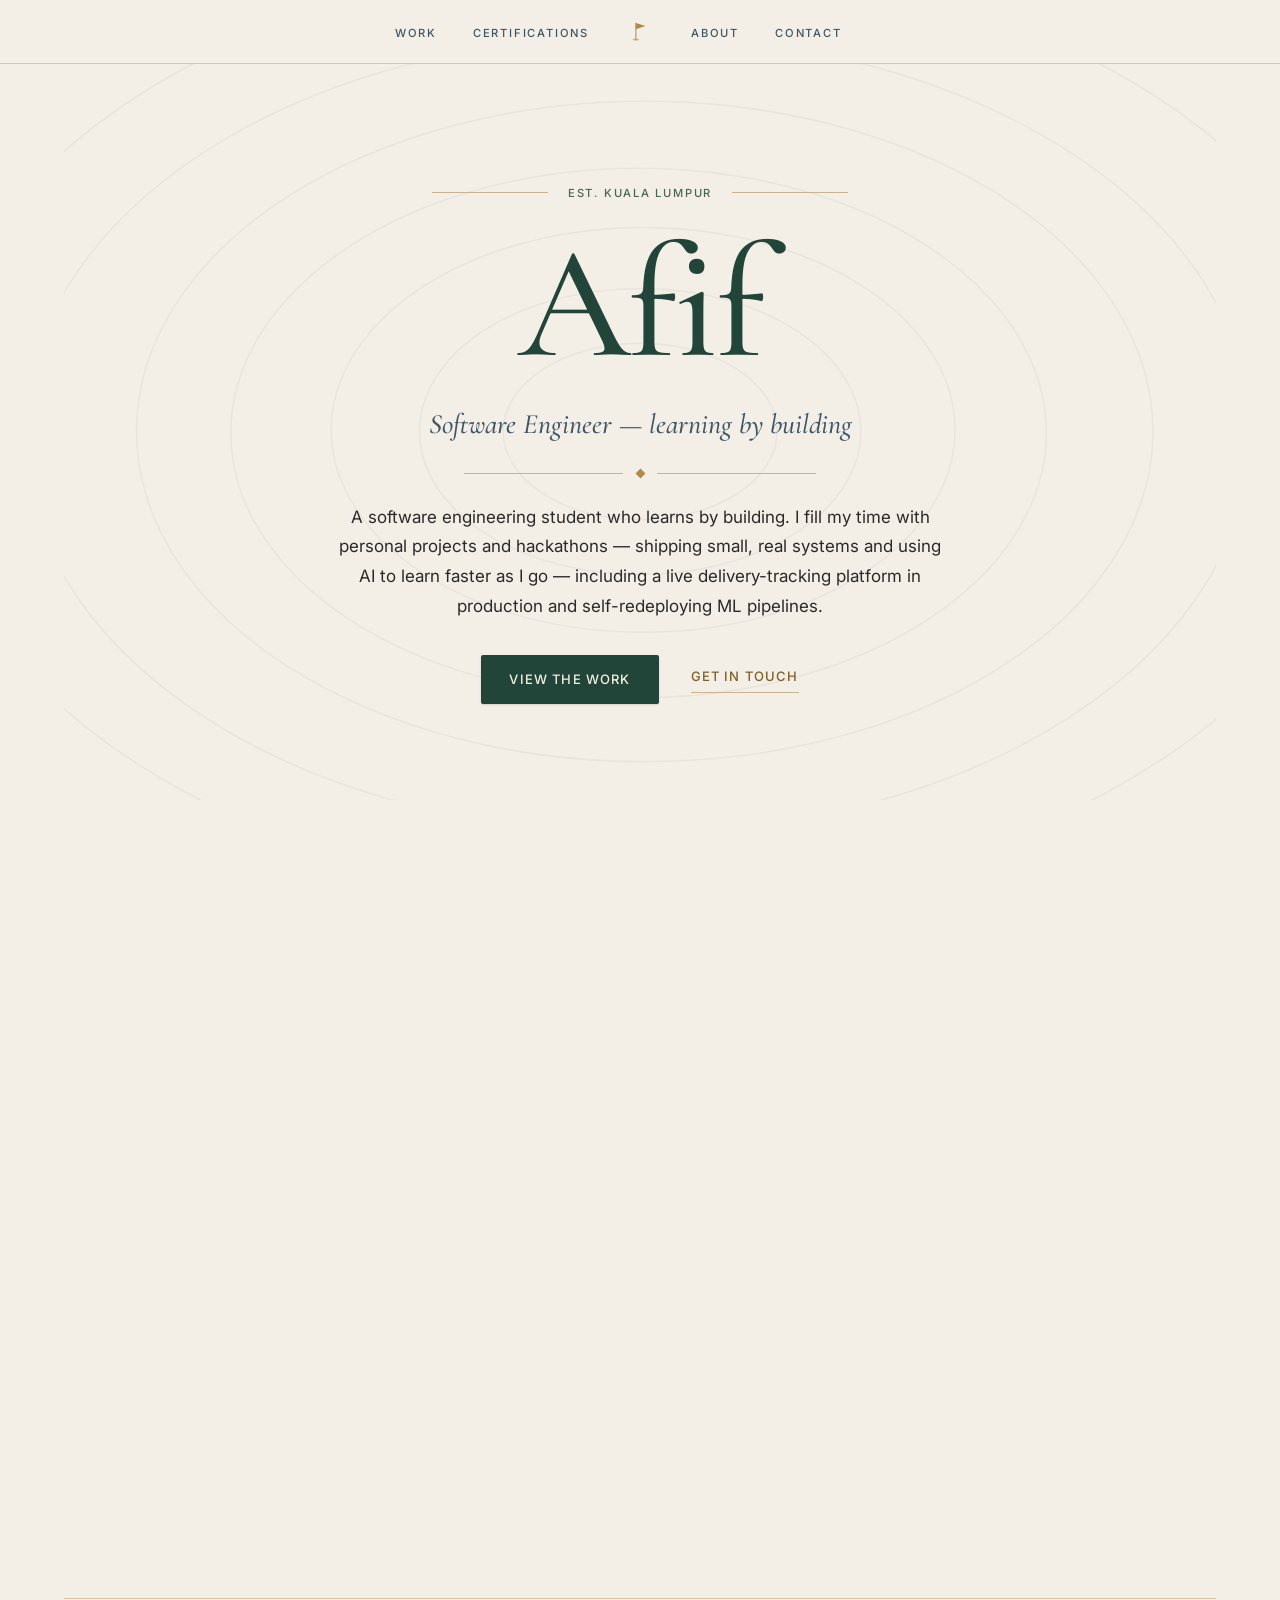
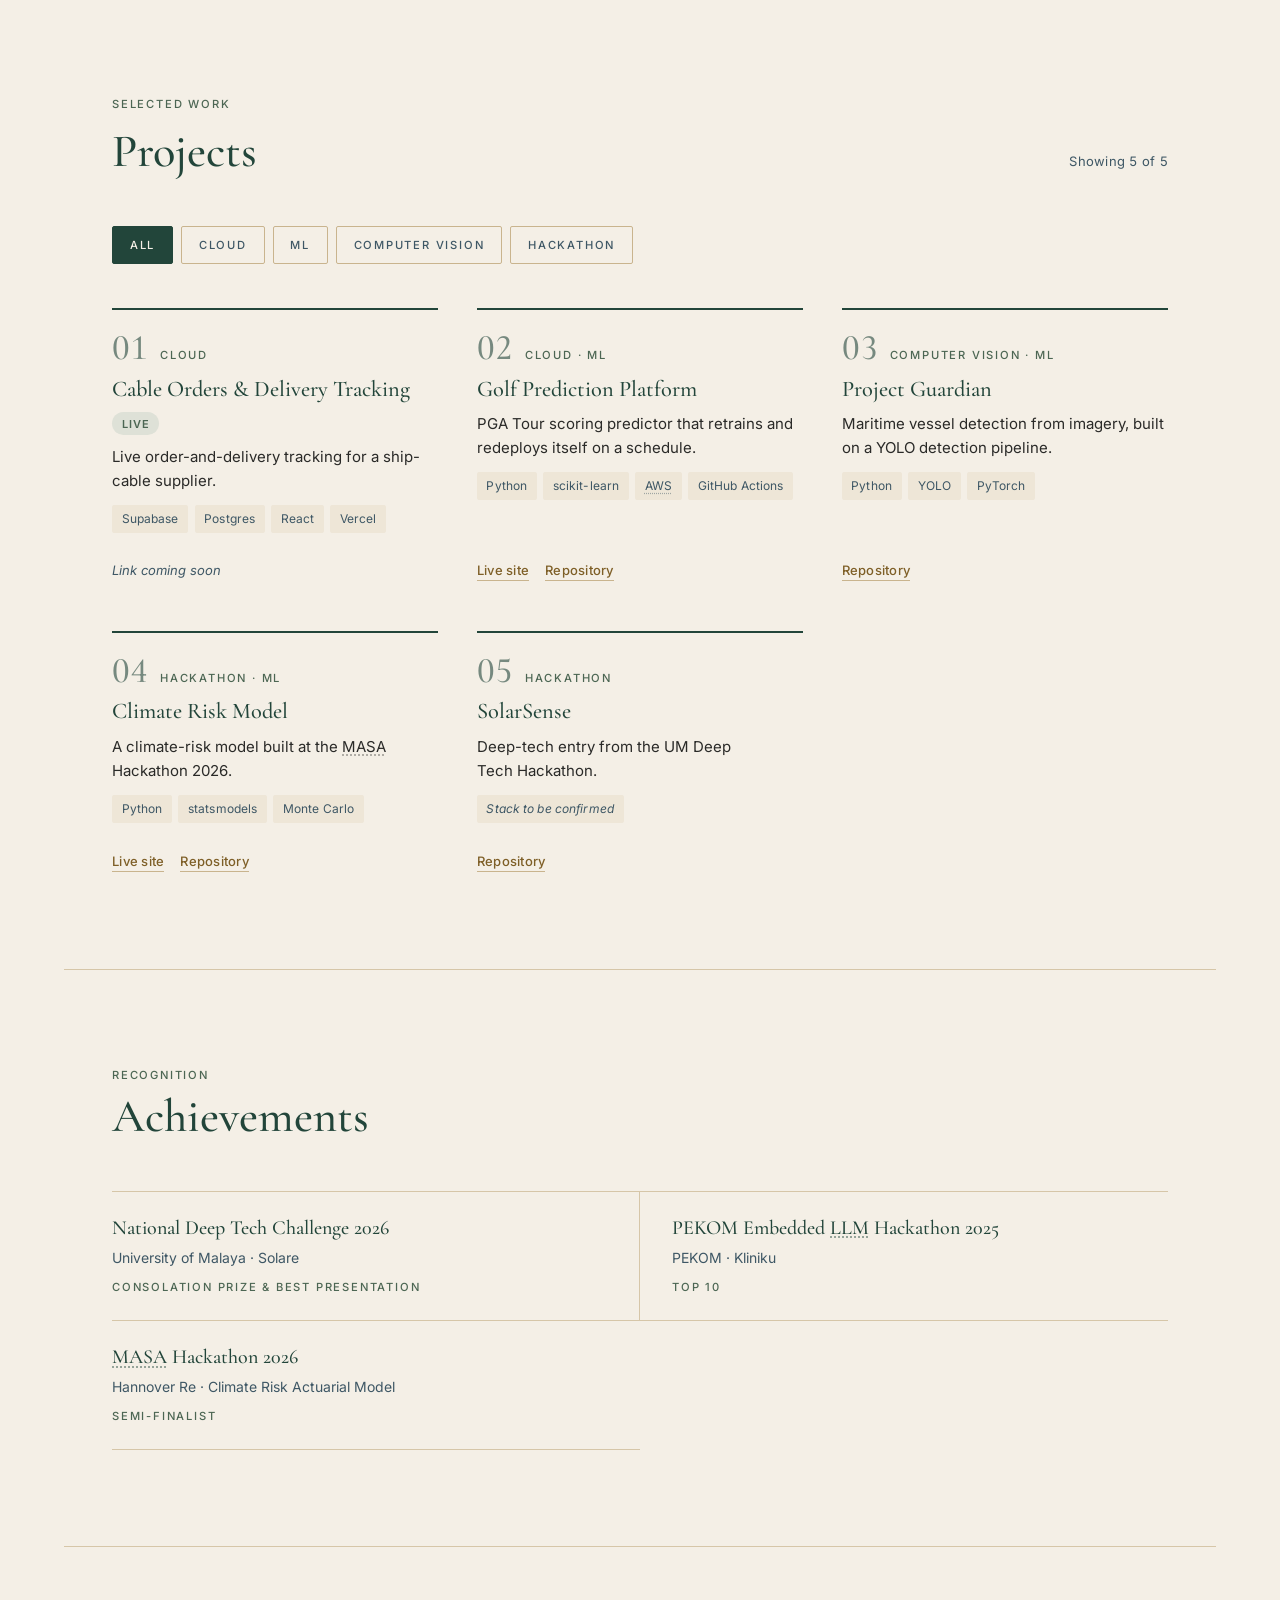
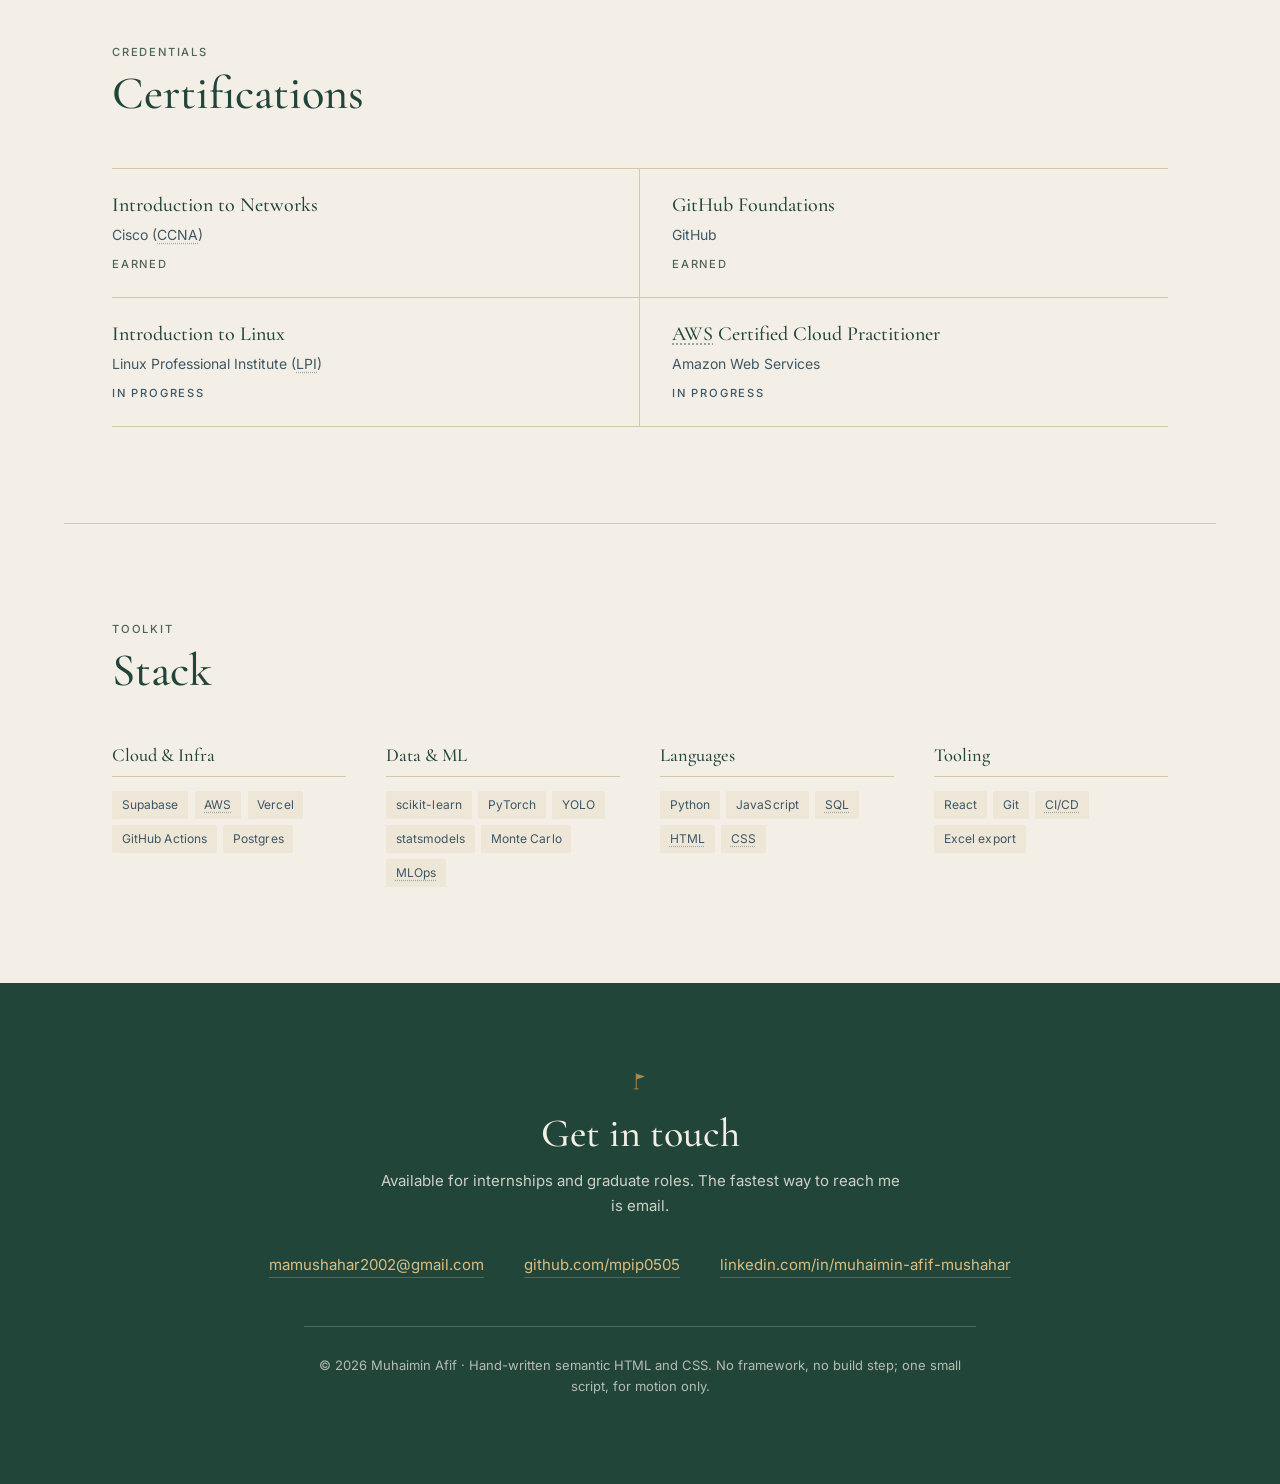
==== _probe.html @ f859b807 "Update portfolio" ====
<!doctype html>
<html lang="en">
<head>
<meta charset="utf-8">
<meta name="viewport" content="width=device-width, initial-scale=1">
<title>Muhaimin Afif — Software Engineer</title>
<meta name="description" content="Software engineering student at Universiti Malaya. Builds production internal systems, self-redeploying ML pipelines, and applied computer vision.">
<meta name="color-scheme" content="light">
<meta name="theme-color" content="#F4EFE6">

<link rel="preconnect" href="https://fonts.googleapis.com">
<link rel="preconnect" href="https://fonts.gstatic.com" crossorigin>
<link rel="stylesheet" href="https://fonts.googleapis.com/css2?family=Cormorant+Garamond:ital,wght@0,500;0,600;1,500;1,600&amp;family=Inter:wght@400;500;600&amp;display=swap">
<link rel="stylesheet" href="styles.css">

<!-- Not deferred, on purpose: it sets the motion flag on <html> before the
     first paint, so the page never renders its final state and jumps back. -->
<script src="motion.js"></script>
</head>
<body>

<a class="skip" href="#main">Skip to main content</a>

<!-- ======================================================================
     Header — centred masthead. Nav splits evenly around the gold crest.
     ====================================================================== -->
<header class="masthead">
  <nav class="nav" aria-label="Primary">
    <ul class="nav-list">
      <li><a href="#work">Work</a></li>
      <li><a href="#certifications">Certifications</a></li>
    </ul>

    <span class="crest" data-crest aria-hidden="true">
      <svg viewBox="0 0 24 24" width="22" height="22" fill="none" focusable="false">
        <path d="M7.5 21.2V3.2" stroke="currentColor" stroke-width="1.1" stroke-linecap="round"/>
        <path d="M7.5 3.2 18 6.6 7.5 10.1Z" fill="currentColor"/>
        <ellipse cx="7.5" cy="21.4" rx="3.6" ry="1.1" fill="currentColor" opacity=".55"/>
      </svg>
    </span>

    <ul class="nav-list">
      <li><a href="#about">About</a></li>
      <li><a href="#contact">Contact</a></li>
    </ul>
  </nav>
</header>

<main id="main">

  <!-- ====================================================================
       1 · Hero — centred masthead over faint contour rings.
       ==================================================================== -->
  <section class="hero" aria-labelledby="hero-name">

    <!-- Decorative contour/topography rings. Pure layout wrapper. -->
    <div class="contours" data-contours aria-hidden="true">
      <svg viewBox="0 0 900 600" preserveAspectRatio="xMidYMid slice" focusable="false">
        <g fill="none" stroke="currentColor" stroke-width="1">
          <ellipse cx="450" cy="300" rx="90"  ry="58"/>
          <ellipse cx="450" cy="300" rx="145" ry="94"/>
          <ellipse cx="452" cy="299" rx="205" ry="133"/>
          <ellipse cx="449" cy="301" rx="268" ry="174"/>
          <ellipse cx="453" cy="300" rx="334" ry="217"/>
          <ellipse cx="448" cy="302" rx="403" ry="262"/>
          <ellipse cx="454" cy="299" rx="475" ry="309"/>
          <ellipse cx="450" cy="301" rx="550" ry="358"/>
        </g>
      </svg>
    </div>

    <p class="eyebrow eyebrow--ruled" data-hero style="--i:0">
      <span class="rule" data-rule aria-hidden="true"></span>
      <span class="eyebrow-text">Est. Kuala Lumpur</span>
      <span class="rule" data-rule aria-hidden="true"></span>
    </p>

    <h1 id="hero-name" class="hero-name" data-hero style="--i:1">Afif</h1>

    <p class="hero-tagline" data-hero style="--i:2">Software Engineer — learning by building</p>

    <div class="divider" data-hero style="--i:3" aria-hidden="true">
      <span class="rule" data-rule></span>
      <span class="divider-gem" data-gem></span>
      <span class="rule" data-rule></span>
    </div>

    <p class="hero-bio" data-hero style="--i:4">A software engineering student who learns by
      building. I fill my time with personal projects and hackathons — shipping small, real
      systems and using AI to learn faster as I go — including a live delivery-tracking
      platform in production and self-redeploying ML pipelines.</p>

    <p class="hero-cta" data-hero style="--i:5">
      <a class="btn btn--primary" href="#work">View the work</a>
      <a class="btn btn--quiet" href="#contact">Get in touch</a>
    </p>

  </section>

  <!-- ====================================================================
       2 · About — the portrait lives here, not in the hero.
       ==================================================================== -->
  <section id="about" class="about" aria-labelledby="about-title" data-reveal>
    <header class="section-head">
      <p class="eyebrow">About</p>
      <h2 id="about-title" class="section-title">The short version</h2>
    </header>

    <!-- Pure layout wrapper: two columns on desktop, stacked on mobile. -->
    <div class="about-grid">

      <figure class="portrait">
        <span class="portrait-frame">
          <!-- TODO: assets/portrait.jpg is currently the original afif.jpeg,
               copied over. Replace the file in place to swap the photo; if the
               replacement is not 768x1024, update width/height below to match
               so the reserved box still prevents layout shift. -->
          <img src="assets/portrait.jpg" width="768" height="1024" decoding="async"
            alt="Muhaimin Afif at the National Deep Tech Challenge, University of Malaya.">
        </span>
        <span class="portrait-pin" aria-hidden="true">
          <svg viewBox="0 0 24 24" width="18" height="18" fill="none" focusable="false">
            <path d="M7.5 21.2V3.2" stroke="currentColor" stroke-width="1.2" stroke-linecap="round"/>
            <path d="M7.5 3.2 18 6.6 7.5 10.1Z" fill="currentColor"/>
          </svg>
        </span>
        <figcaption>National Deep Tech Challenge · University of Malaya, 2026</figcaption>
      </figure>

      <!-- Pure layout wrapper for the prose column. -->
      <div class="about-body">
        <p>I'm a first-year software engineering student at Universiti Malaya, currently
          holding a 3.81 CGPA. I learn by building: personal projects and hackathons,
          shipping small, real systems and using AI to learn faster as I go.</p>
        <p>I'm early in the journey and focused on gaining experience, new skills and
          certifications — and on shipping the smallest thing that survives real use.
          Open to internships.</p>

        <dl class="facts">
          <dt>Location</dt>
          <dd>Kuala Lumpur</dd>
          <dt>Focus</dt>
          <dd>Cloud + ML/data engineering</dd>
          <dt>Currently</dt>
          <dd>Shipping the smallest thing that survives real use</dd>
        </dl>
      </div>

    </div>
  </section>

  <!-- ====================================================================
       3 · Work — filterable grid. Duplicate any <li> to add a project:
       set data-category (cloud / ml / cv / hackathon, space separated),
       bump the numeral, and update data-total on .projects + the count.
       ==================================================================== -->
  <section id="work" class="work" aria-labelledby="work-title" data-reveal>
    <header class="section-head section-head--work">
      <p class="eyebrow">Selected work</p>
      <h2 id="work-title" class="section-title">Projects</h2>
      <p class="count" aria-live="polite">Showing <span class="count-n" data-count>5</span> of 5</p>
    </header>

    <ul class="filters" data-filters aria-label="Filter projects by category">
      <li><button type="button" data-filter="all" aria-pressed="true">All</button></li>
      <li><button type="button" data-filter="cloud" aria-pressed="false">Cloud</button></li>
      <li><button type="button" data-filter="ml" aria-pressed="false">ML</button></li>
      <li><button type="button" data-filter="cv" aria-pressed="false">Computer Vision</button></li>
      <li><button type="button" data-filter="hackathon" aria-pressed="false">Hackathon</button></li>
    </ul>

    <ul class="projects" data-projects data-total="5">

      <li data-category="cloud">
        <article class="card">
          <p class="card-meta"><span class="card-num">01</span><span class="card-cat">Cloud</span></p>
          <h3 class="card-title">Cable Orders &amp; Delivery Tracking</h3>
          <p class="pill pill--live">Live</p>
          <p class="card-blurb">Live order-and-delivery tracking for a ship-cable supplier.</p>
          <ul class="tags">
            <li>Supabase</li>
            <li>Postgres</li>
            <li>React</li>
            <li>Vercel</li>
          </ul>
          <!-- TODO: no repository or live URL for this project exists yet — the
               previous build pointed both links at the GitHub profile page, so
               nothing real was available to carry over. Drop the URL in here. -->
          <ul class="card-links">
            <li><span class="link-pending">Link coming soon</span></li>
          </ul>
        </article>
      </li>

      <li data-category="cloud ml">
        <article class="card">
          <p class="card-meta"><span class="card-num">02</span><span class="card-cat">Cloud · ML</span></p>
          <h3 class="card-title">Golf Prediction Platform</h3>
          <p class="card-blurb">PGA Tour scoring predictor that retrains and redeploys itself on a schedule.</p>
          <ul class="tags">
            <li>Python</li>
            <li>scikit-learn</li>
            <li><abbr title="Amazon Web Services">AWS</abbr></li>
            <li>GitHub Actions</li>
          </ul>
          <ul class="card-links">
            <li><a href="https://mpip0505.github.io/golf-score-predictor/">Live site</a></li>
            <li><a href="https://github.com/mpip0505/golf-score-predictor">Repository</a></li>
          </ul>
        </article>
      </li>

      <li data-category="cv ml">
        <article class="card">
          <p class="card-meta"><span class="card-num">03</span><span class="card-cat">Computer Vision · ML</span></p>
          <h3 class="card-title">Project Guardian</h3>
          <p class="card-blurb">Maritime vessel detection from imagery, built on a YOLO detection pipeline.</p>
          <ul class="tags">
            <li>Python</li>
            <li>YOLO</li>
            <li>PyTorch</li>
          </ul>
          <ul class="card-links">
            <li><a href="https://github.com/mpip0505/sedic-hackathon-2026">Repository</a></li>
          </ul>
        </article>
      </li>

      <li data-category="hackathon ml">
        <article class="card">
          <p class="card-meta"><span class="card-num">04</span><span class="card-cat">Hackathon · ML</span></p>
          <h3 class="card-title">Climate Risk Model</h3>
          <p class="card-blurb">A climate-risk model built at the <abbr title="Malaysian Actuarial Students' Association">MASA</abbr> Hackathon 2026.</p>
          <ul class="tags">
            <li>Python</li>
            <li>statsmodels</li>
            <li>Monte Carlo</li>
          </ul>
          <ul class="card-links">
            <li><a href="https://masa-triplet.netlify.app">Live site</a></li>
            <li><a href="https://github.com/aarntn/MASA-HACKATHON-2026">Repository</a></li>
          </ul>
        </article>
      </li>

      <li data-category="hackathon">
        <article class="card">
          <p class="card-meta"><span class="card-num">05</span><span class="card-cat">Hackathon</span></p>
          <h3 class="card-title">SolarSense</h3>
          <p class="card-blurb">Deep-tech entry from the UM Deep Tech Hackathon.</p>
          <!-- TODO: no tech tags for this one — the previous build recorded the
               stack as "TBC". Add the real tags as <li> items below. -->
          <ul class="tags">
            <li class="tags-pending">Stack to be confirmed</li>
          </ul>
          <ul class="card-links">
            <li><a href="https://github.com/aarntn/TripleT_DeepTech">Repository</a></li>
            <!-- TODO: the previous build also listed https://solare-demo.vercel.app
                 as a live site for this project. Confirm it still resolves, then
                 add it back as a second <li> link. -->
          </ul>
        </article>
      </li>

    </ul>
  </section>

  <!-- ====================================================================
       4 · Achievements — real content carried over from the previous build.
       ==================================================================== -->
  <section id="achievements" class="ruled-section" aria-labelledby="achievements-title" data-reveal>
    <header class="section-head">
      <p class="eyebrow">Recognition</p>
      <h2 id="achievements-title" class="section-title">Achievements</h2>
    </header>

    <ul class="ruled-list">
      <li>
        <article class="entry">
          <h3>National Deep Tech Challenge 2026</h3>
          <p class="entry-meta">University of Malaya · Solare</p>
          <p class="entry-note">Consolation Prize &amp; Best Presentation</p>
        </article>
      </li>
      <li>
        <article class="entry">
          <h3>PEKOM Embedded <abbr title="Large Language Model">LLM</abbr> Hackathon 2025</h3>
          <p class="entry-meta">PEKOM · Kliniku</p>
          <p class="entry-note">Top 10</p>
        </article>
      </li>
      <li>
        <article class="entry">
          <h3><abbr title="Malaysian Actuarial Students' Association">MASA</abbr> Hackathon 2026</h3>
          <p class="entry-meta">Hannover Re · Climate Risk Actuarial Model</p>
          <p class="entry-note">Semi-Finalist</p>
        </article>
      </li>
    </ul>
  </section>

  <!-- ====================================================================
       5 · Certifications — names and issuers carried over verbatim.
       ==================================================================== -->
  <section id="certifications" class="ruled-section" aria-labelledby="certs-title" data-reveal>
    <header class="section-head">
      <p class="eyebrow">Credentials</p>
      <h2 id="certs-title" class="section-title">Certifications</h2>
    </header>

    <ul class="ruled-list">
      <li>
        <article class="entry">
          <h3>Introduction to Networks</h3>
          <p class="entry-meta">Cisco (<abbr title="Cisco Certified Network Associate">CCNA</abbr>)</p>
          <p class="entry-note" data-status="earned">Earned</p>
        </article>
      </li>
      <li>
        <article class="entry">
          <h3>GitHub Foundations</h3>
          <p class="entry-meta">GitHub</p>
          <p class="entry-note" data-status="earned">Earned</p>
        </article>
      </li>
      <li>
        <article class="entry">
          <h3>Introduction to Linux</h3>
          <p class="entry-meta">Linux Professional Institute (<abbr title="Linux Professional Institute">LPI</abbr>)</p>
          <p class="entry-note" data-status="in-progress">In progress</p>
        </article>
      </li>
      <li>
        <article class="entry">
          <h3><abbr title="Amazon Web Services">AWS</abbr> Certified Cloud Practitioner</h3>
          <p class="entry-meta">Amazon Web Services</p>
          <p class="entry-note" data-status="in-progress">In progress</p>
        </article>
      </li>
    </ul>
  </section>

  <!-- ====================================================================
       6 · Stack — real content carried over from the previous build.
       ==================================================================== -->
  <section id="stack" class="stack" aria-labelledby="stack-title" data-reveal>
    <header class="section-head">
      <p class="eyebrow">Toolkit</p>
      <h2 id="stack-title" class="section-title">Stack</h2>
    </header>

    <ul class="stack-groups">
      <li>
        <article class="stack-group">
          <h3>Cloud &amp; Infra</h3>
          <ul class="tags">
            <li>Supabase</li>
            <li><abbr title="Amazon Web Services">AWS</abbr></li>
            <li>Vercel</li>
            <li>GitHub Actions</li>
            <li>Postgres</li>
          </ul>
        </article>
      </li>
      <li>
        <article class="stack-group">
          <h3>Data &amp; ML</h3>
          <ul class="tags">
            <li>scikit-learn</li>
            <li>PyTorch</li>
            <li>YOLO</li>
            <li>statsmodels</li>
            <li>Monte Carlo</li>
            <li><abbr title="Machine Learning Operations">MLOps</abbr></li>
          </ul>
        </article>
      </li>
      <li>
        <article class="stack-group">
          <h3>Languages</h3>
          <ul class="tags">
            <li>Python</li>
            <li>JavaScript</li>
            <li><abbr title="Structured Query Language">SQL</abbr></li>
            <li><abbr title="HyperText Markup Language">HTML</abbr></li>
            <li><abbr title="Cascading Style Sheets">CSS</abbr></li>
          </ul>
        </article>
      </li>
      <li>
        <article class="stack-group">
          <h3>Tooling</h3>
          <ul class="tags">
            <li>React</li>
            <li>Git</li>
            <li><abbr title="Continuous Integration and Continuous Deployment">CI/CD</abbr></li>
            <li>Excel export</li>
          </ul>
        </article>
      </li>
    </ul>
  </section>

</main>

<!-- ======================================================================
     7 · Contact / footer — one pine block.
     ====================================================================== -->
<footer id="contact" class="contact">
  <span class="crest crest--footer" aria-hidden="true">
    <svg viewBox="0 0 24 24" width="20" height="20" fill="none" focusable="false">
      <path d="M7.5 21.2V3.2" stroke="currentColor" stroke-width="1.1" stroke-linecap="round"/>
      <path d="M7.5 3.2 18 6.6 7.5 10.1Z" fill="currentColor"/>
      <ellipse cx="7.5" cy="21.4" rx="3.6" ry="1.1" fill="currentColor" opacity=".55"/>
    </svg>
  </span>

  <h2 class="contact-title">Get in touch</h2>
  <p class="contact-line">Available for internships and graduate roles. The fastest way to
    reach me is email.</p>

  <address class="contact-links">
    <ul>
      <li><a href="mailto:mamushahar2002@gmail.com">mamushahar2002@gmail.com</a></li>
      <li><a href="https://github.com/mpip0505">github.com/mpip0505</a></li>
      <li><a href="https://www.linkedin.com/in/muhaimin-afif-mushahar-63b5aa2b6">linkedin.com/in/muhaimin-afif-mushahar</a></li>
    </ul>
  </address>

  <p class="colophon">&copy; <time datetime="2026">2026</time> Muhaimin Afif · Hand-written
    semantic HTML and CSS. No framework, no build step; one small script, for motion only.</p>
</footer>


<script>
window.addEventListener('load', function(){
  var log = [];
  function state(tag){
    var vis=[]; document.querySelectorAll('[data-projects] > li').forEach(function(li,i){ if(!li.hidden) vis.push(String(i+1).padStart(2,'0')); });
    log.push(tag+' visible['+vis.join(',')+'] count="'+document.querySelector('[data-count]').textContent+
      '" grid.is-in='+document.querySelector('[data-projects]').classList.contains('is-in')+
      ' revealed='+document.querySelectorAll('[data-reveal].is-revealed').length+'/'+document.querySelectorAll('[data-reveal]').length);
  }
  setTimeout(function(){
    state('t=900ms');
    window.scrollTo(0, document.body.scrollHeight);
    setTimeout(function(){
      state('after scroll to bottom');
      document.querySelector('[data-filters] button[data-filter="cloud"]').click();
      setTimeout(function(){
        state('after Cloud filter');
        var cs = getComputedStyle(document.querySelector('[data-projects] > li:not([hidden])'));
        log.push('first visible card: opacity='+cs.opacity+' transform='+cs.transform);
        var hero = getComputedStyle(document.querySelector('.hero-name'));
        log.push('hero-name: opacity='+hero.opacity+' transform='+hero.transform);
        var out=document.createElement('pre');
        out.style.cssText='position:fixed;inset:0;z-index:9999;background:#fff;color:#000;font:12.5px monospace;white-space:pre-wrap;padding:10px;margin:0';
        out.textContent=log.join('\n'); document.body.appendChild(out);
      }, 1200);
    }, 1200);
  }, 900);
});
</script>
</body>
</html>
---- styles.css ----
/* ==========================================================================
   Muhaimin Afif — portfolio
   "Coastal links" — one stylesheet. Retune the site from the token block
   below: colour, type, rhythm and every animation timing live there.
   ========================================================================== */

:root {

  /* -- palette ------------------------------------------------------------
     The nine named values. Everything else in the sheet is derived from
     these with color-mix(), so changing one here changes it everywhere. */
  --cream:    #F4EFE6;   /* page background                                */
  --sand:     #C9B48E;   /* dividers, hairlines, subtle fills              */
  --gold:     #B08A46;   /* accent hairlines + the flag-pin crest ONLY     */
  --gold-ink: #7E5F27;   /* link text on cream — 5.2:1 (bright gold fails) */
  --sage:     #5C7A63;   /* small marks, pill fills, secondary accents     */
  --slate:    #3E5765;   /* nav, secondary headings, muted text — 6.6:1    */
  --pine:     #22453A;   /* primary deep green: headings, dark blocks      */
  --ink:      #2A2A28;   /* body text                                      */
  --card:     #FBF8F1;   /* warm off-white for raised surfaces             */

  /* -- derived: contrast-safe counterparts ---------------------------------
     Two accessibility adjustments, both deliberate:
     --sage-ink is --sage darkened to clear 4.5:1 on cream (raw --sage is
       4.15:1, which fails for the small uppercase labels it is used on).
     --gold-lift is the on-pine counterpart of --gold-ink: inside the dark
       contact block the dark gold reads at 1.8:1, so links lighten instead.  */
  --sage-ink:  #4C6653;                                    /* 5.5:1 on cream */
  --gold-lift: #D9BE84;                                    /* 5.9:1 on pine  */

  --hairline:   color-mix(in srgb, var(--sand) 70%, var(--cream));
  --hairline-2: var(--sand);
  --tag-fill:   color-mix(in srgb, var(--sand) 26%, var(--card));
  --pill-fill:  color-mix(in srgb, var(--sage) 18%, var(--card));
  --numeral:    color-mix(in srgb, var(--pine) 60%, var(--cream));   /* 3.2:1 */
  --on-pine:    color-mix(in srgb, var(--cream) 82%, var(--pine));   /* 6.8:1 */
  --on-pine-2:  color-mix(in srgb, var(--cream) 70%, var(--pine));   /* 5.5:1 */
  --pine-line:  color-mix(in srgb, var(--cream) 22%, var(--pine));

  /* -- type ---------------------------------------------------------------- */
  --serif: "Cormorant Garamond", Cormorant, Georgia, "Times New Roman",
           "Iowan Old Style", serif;
  --sans:  "Inter", ui-sans-serif, system-ui, -apple-system, "Segoe UI",
           Roboto, "Helvetica Neue", Arial, sans-serif;

  --track-wide: 0.16em;   /* uppercase nav / eyebrow letter-spacing */
  --track-mid:  0.09em;

  /* -- rhythm --------------------------------------------------------------- */
  --shell:   72rem;                          /* max content width            */
  --gutter:  clamp(1.25rem, 5vw, 3rem);      /* page side padding            */
  --section: clamp(3.5rem, 8vw, 6rem);       /* vertical section rhythm      */
  --measure: 62ch;
  --bio:     38.75rem;                       /* 620px hero bio measure       */

  /* -- motion ---------------------------------------------------------------
     Every duration and delay in the sheet reads from here. All of it is
     inert unless motion.js has set data-motion="on" on <html>.              */
  --ease:         cubic-bezier(0.22, 1, 0.36, 1);
  --dur-micro:    200ms;   /* hover / focus feedback                        */
  --dur-filter:   180ms;   /* legacy alias, kept for retuning               */
  --dur-card:     420ms;   /* project card: reveal AND filter, one value    */
  --dur-entrance: 560ms;   /* hero fade-up                                  */
  --dur-reveal:   640ms;   /* scroll reveal                                 */
  --dur-rule:     700ms;   /* hairline draw-in                              */
  --stagger:      100ms;   /* hero step                                     */
  --stagger-card: 55ms;    /* project card step                             */
  --gem-delay:    640ms;   /* the gold diamond, last beat                   */
  --lift:         4px;     /* card hover lift                               */
  --drift:        24s;     /* contour drift cycle                           */
}

/* ==========================================================================
   Reset — narrow on purpose
   ========================================================================== */

*, *::before, *::after { box-sizing: border-box; }

body, h1, h2, h3, h4, p, ul, ol, li, dl, dt, dd, figure, figcaption,
address, blockquote { margin: 0; padding: 0; }

ul, ol { list-style: none; }

html {
  -webkit-text-size-adjust: 100%;
  scroll-behavior: smooth;
}

body {
  background: var(--cream);
  color: var(--ink);
  font-family: var(--sans);
  font-size: 1rem;
  font-weight: 400;
  line-height: 1.65;
  -webkit-font-smoothing: antialiased;
  text-rendering: optimizeLegibility;
}

img, svg { display: block; max-width: 100%; }
img { height: auto; }

button { font: inherit; color: inherit; }

/* ==========================================================================
   Typography
   ========================================================================== */

h1, h2, h3 {
  font-family: var(--serif);
  font-weight: 600;
  line-height: 1.12;
  color: var(--pine);
  text-wrap: balance;
}

h3 { font-weight: 500; }

p { text-wrap: pretty; }

abbr[title] {
  text-decoration: underline dotted
    color-mix(in srgb, currentColor 45%, transparent);
  text-underline-offset: 3px;
  cursor: help;
}

a { color: var(--gold-ink); }

/* The shared small-caps label: eyebrows, nav, filters, meta rows. */
.eyebrow,
.card-cat,
.entry-note,
.nav-list a,
.filters button {
  font-family: var(--sans);
  font-size: 0.7rem;
  font-weight: 500;
  letter-spacing: var(--track-wide);
  text-transform: uppercase;
}

.eyebrow { color: var(--sage-ink); }

/* ==========================================================================
   Accessibility floor
   ========================================================================== */

.skip {
  position: fixed;
  z-index: 100;
  inset-block-start: 0.5rem;
  inset-inline-start: 0.5rem;
  padding: 0.6rem 1rem;
  background: var(--pine);
  color: var(--cream);
  font-size: 0.85rem;
  text-decoration: none;
  border-radius: 2px;
  transform: translateY(-200%);
}

.skip:focus-visible { transform: translateY(0); }

:focus-visible {
  outline: 2px solid var(--gold-ink);
  outline-offset: 3px;
  border-radius: 1px;
}

.contact :focus-visible { outline-color: var(--gold-lift); }

/* ==========================================================================
   Shell
   ========================================================================== */

.masthead > *,
main > section,
.contact {
  max-width: var(--shell);
  margin-inline: auto;
  padding-inline: var(--gutter);
}

main > section { padding-block: var(--section); }

main > section + section { border-block-start: 1px solid var(--hairline); }

/* ==========================================================================
   1 · Header — centred masthead, nav split around the crest
   ========================================================================== */

.masthead {
  position: sticky;
  inset-block-start: 0;
  z-index: 20;
  background: var(--cream);
  border-block-end: 1px solid var(--hairline);
}

.nav {
  display: flex;
  align-items: center;
  justify-content: center;
  gap: clamp(1rem, 4vw, 2.5rem);
  padding-block: 1.1rem;
}

.nav-list {
  display: flex;
  align-items: center;
  gap: clamp(1rem, 3.5vw, 2.25rem);
  flex: 1 1 0;
}

.nav-list:first-of-type { justify-content: flex-end; }
.nav-list:last-of-type  { justify-content: flex-start; }

.nav-list a {
  position: relative;
  display: inline-block;
  padding-block-end: 3px;
  color: var(--slate);
  text-decoration: none;
  white-space: nowrap;
}

/* Underline grows from the start edge. A pseudo-element, so no reflow. */
.nav-list a::after {
  content: "";
  position: absolute;
  inset-inline: 0;
  inset-block-end: 0;
  block-size: 1px;
  background: var(--gold);
  transform: scaleX(0);
  transform-origin: left center;
}

.nav-list a:hover,
.nav-list a:focus-visible { color: var(--gold-ink); }

.nav-list a:hover::after,
.nav-list a:focus-visible::after { transform: scaleX(1); }

/* Below ~26rem the five nav items plus the crest no longer fit on one line at
   full size, so the row tightens rather than wrapping or overflowing. */
@media (max-width: 26rem) {
  .nav { gap: 0.7rem; }
  .nav-list { gap: 0.85rem; }
  .nav-list a { font-size: 0.625rem; letter-spacing: 0.1em; }
  .crest svg { inline-size: 18px; block-size: 18px; }
}

/* The crest. The only gold on the page above the fold, besides the diamond. */
.crest {
  flex: 0 0 auto;
  display: block;
  color: var(--gold);
}

.crest svg { transform-origin: 31% 90%; }

/* ==========================================================================
   2 · Hero
   ========================================================================== */

.hero {
  position: relative;
  isolation: isolate;   /* so the contours' z-index:-1 stays inside the hero */
  overflow: hidden;
  display: flex;
  flex-direction: column;
  align-items: center;
  gap: clamp(1.1rem, 2.5vw, 1.6rem);
  text-align: center;
  padding-block: clamp(4rem, 11vw, 7.5rem) clamp(3.5rem, 8vw, 6rem);
}

/* Decorative contour rings. Sized off the hero box, so no layout of its own. */
.contours {
  position: absolute;
  inset: -12% -8%;
  z-index: -1;
  color: var(--slate);
  opacity: 0.06;
  pointer-events: none;
}

.contours svg { inline-size: 100%; block-size: 100%; }

/* Hairline rule. Flex child, so it has a box before it is ever animated. */
.rule {
  flex: 1 1 auto;
  block-size: 1px;
  min-inline-size: 1.5rem;
  background: var(--hairline-2);
  transform-origin: center;
}

.eyebrow--ruled {
  display: flex;
  align-items: center;
  gap: clamp(0.75rem, 3vw, 1.25rem);
  inline-size: min(26rem, 100%);
}

.eyebrow-text { flex: 0 0 auto; }

.hero-name {
  font-family: var(--serif);
  font-weight: 500;
  font-size: clamp(4.5rem, 18vw, 10rem);
  line-height: 0.95;
  letter-spacing: -0.015em;
  color: var(--pine);
}

.hero-tagline {
  font-family: var(--serif);
  font-style: italic;
  font-weight: 500;
  font-size: clamp(1.15rem, 1rem + 1.4vw, 1.75rem);
  line-height: 1.4;
  color: var(--slate);
}

.divider {
  display: flex;
  align-items: center;
  gap: 0.85rem;
  inline-size: min(22rem, 80%);
}

.divider-gem {
  flex: 0 0 auto;
  inline-size: 7px;
  block-size: 7px;
  background: var(--gold);
  transform: rotate(45deg);
}

.hero-bio {
  max-inline-size: var(--bio);
  color: var(--ink);
  font-size: 1.0625rem;
  line-height: 1.75;
}

.hero-cta {
  display: flex;
  flex-wrap: wrap;
  align-items: center;
  justify-content: center;
  gap: clamp(1.25rem, 4vw, 2rem);
  margin-block-start: 0.5rem;
}

/* -- buttons -------------------------------------------------------------- */

.btn {
  display: inline-block;
  text-decoration: none;
  font-size: 0.8125rem;
  font-weight: 500;
  letter-spacing: var(--track-mid);
  text-transform: uppercase;
}

.btn--primary {
  padding: 0.85rem 1.75rem;
  background: var(--pine);
  color: var(--cream);
  border-radius: 2px;
  box-shadow: 0 1px 2px color-mix(in srgb, var(--pine) 18%, transparent);
}

.btn--primary:hover,
.btn--primary:focus-visible {
  transform: translateY(-1px);
  box-shadow: 0 4px 14px color-mix(in srgb, var(--pine) 22%, transparent);
}

.btn--quiet {
  padding-block-end: 4px;
  color: var(--gold-ink);
  border-block-end: 1px solid var(--hairline-2);
}

.btn--quiet:hover,
.btn--quiet:focus-visible { border-block-end-color: var(--gold); }

/* ==========================================================================
   Section heads
   ========================================================================== */

.section-head { margin-block-end: clamp(2rem, 5vw, 3rem); }

.section-title {
  font-size: clamp(1.9rem, 1.4rem + 2vw, 2.9rem);
  font-weight: 500;
  margin-block-start: 0.4rem;
}

.section-head--work {
  display: flex;
  flex-wrap: wrap;
  align-items: baseline;
  gap: 0.4rem 1.5rem;
}

.section-head--work .eyebrow { flex-basis: 100%; }

.count {
  margin-inline-start: auto;
  color: var(--slate);
  font-size: 0.8125rem;
  letter-spacing: 0.02em;
}

.count-n { display: inline-block; font-variant-numeric: tabular-nums; }

/* ==========================================================================
   3 · About
   ========================================================================== */

.about-grid {
  display: grid;
  gap: clamp(2rem, 6vw, 3.5rem);
  align-items: start;
}

@media (min-width: 48rem) {
  .about-grid { grid-template-columns: minmax(0, 20rem) minmax(0, 1fr); }
}

/* Portrait. The frame owns the aspect-ratio and the overflow, so the box is
   reserved before the file arrives and the hover scale has something to
   scale inside. */
.portrait {
  position: relative;
  max-inline-size: 20rem;
}

.portrait-frame {
  display: block;
  overflow: hidden;
  aspect-ratio: 3 / 4;
  border: 1px solid var(--hairline-2);
  border-radius: 999px 999px 4px 4px;
  background: var(--card);
}

.portrait img {
  inline-size: 100%;
  block-size: 100%;
  object-fit: cover;
  object-position: 50% 22%;
  transform-origin: center;
}

.portrait-pin {
  position: absolute;
  inset-block-end: 2.35rem;
  inset-inline-end: -0.85rem;
  display: grid;
  place-items: center;
  inline-size: 2.1rem;
  block-size: 2.1rem;
  color: var(--gold);
  background: var(--cream);
  border: 1px solid var(--hairline-2);
  border-radius: 50%;
}

.portrait figcaption {
  margin-block-start: 0.9rem;
  color: var(--slate);
  font-size: 0.8125rem;
  line-height: 1.5;
}

.about-body p {
  max-inline-size: var(--measure);
  font-size: 1.0625rem;
  line-height: 1.75;
}

.about-body p + p { margin-block-start: 1rem; }

.facts {
  margin-block-start: 2rem;
  padding-block-start: 1.5rem;
  border-block-start: 1px solid var(--hairline);
  display: grid;
  gap: 0.35rem 1.5rem;
}

@media (min-width: 30rem) {
  .facts { grid-template-columns: 8.5rem minmax(0, 1fr); }
}

.facts dt {
  color: var(--sage-ink);
  font-size: 0.7rem;
  font-weight: 500;
  letter-spacing: var(--track-wide);
  text-transform: uppercase;
  align-self: center;
}

.facts dd {
  color: var(--ink);
  font-size: 0.9375rem;
}

.facts dd + dt { margin-block-start: 0.75rem; }

@media (min-width: 30rem) {
  .facts dd + dt { margin-block-start: 0; }
  .facts dt, .facts dd { padding-block: 0.35rem; }
}

/* ==========================================================================
   4 · Work — filter bar + project grid
   ========================================================================== */

.filters {
  display: flex;
  flex-wrap: wrap;
  gap: 0.5rem;
  margin-block-end: clamp(2rem, 5vw, 2.75rem);
}

.filters button {
  padding: 0.55rem 1.05rem;
  background: transparent;
  color: var(--slate);
  border: 1px solid var(--hairline-2);
  border-radius: 2px;
  cursor: pointer;
}

.filters button:hover,
.filters button:focus-visible {
  color: var(--pine);
  border-color: var(--gold);
}

.filters button[aria-pressed="true"] {
  background: var(--pine);
  color: var(--cream);
  border-color: var(--pine);
}

.filters button[aria-pressed="true"]:hover,
.filters button[aria-pressed="true"]:focus-visible { color: var(--cream); }

.projects {
  display: grid;
  gap: clamp(2.25rem, 5vw, 3rem) clamp(1.5rem, 3vw, 2.5rem);
  grid-template-columns: minmax(0, 1fr);
}

@media (min-width: 40rem) {
  .projects { grid-template-columns: repeat(2, minmax(0, 1fr)); }
}

@media (min-width: 64rem) {
  .projects { grid-template-columns: repeat(3, minmax(0, 1fr)); }
}

/* Borderless and editorial: the only chrome is the 2px pine top rule. */
.card {
  display: flex;
  flex-direction: column;
  align-items: flex-start;
  gap: 0.6rem;
  block-size: 100%;
  padding-block-start: 1.25rem;
  border-block-start: 2px solid var(--pine);
}

.card-meta {
  display: flex;
  align-items: baseline;
  gap: 0.75rem;
}

.card-num {
  font-family: var(--serif);
  font-weight: 500;
  font-size: 2.25rem;
  line-height: 1;
  color: var(--numeral);
  font-variant-numeric: lining-nums tabular-nums;
}

.card-cat { color: var(--sage-ink); }

.card-title {
  font-size: 1.4rem;
  line-height: 1.2;
  color: var(--pine);
}

.pill {
  align-self: flex-start;
  padding: 0.15rem 0.6rem;
  background: var(--pill-fill);
  color: var(--sage-ink);
  border-radius: 999px;
  font-size: 0.6875rem;
  font-weight: 600;
  letter-spacing: var(--track-mid);
  text-transform: uppercase;
}

.card-blurb {
  color: var(--ink);
  font-size: 0.9375rem;
  line-height: 1.6;
}

.tags {
  display: flex;
  flex-wrap: wrap;
  gap: 0.4rem;
  margin-block-start: 0.15rem;
}

.tags li {
  padding: 0.25rem 0.6rem;
  background: var(--tag-fill);
  color: var(--slate);
  border-radius: 2px;
  font-size: 0.75rem;
  letter-spacing: 0.01em;
}

.tags-pending { font-style: italic; }

.card-links {
  display: flex;
  flex-wrap: wrap;
  gap: 1rem;
  margin-block-start: auto;
  padding-block-start: 0.9rem;
}

.card-links a {
  color: var(--gold-ink);
  text-decoration: none;
  font-size: 0.8125rem;
  font-weight: 500;
  letter-spacing: 0.02em;
  border-block-end: 1px solid var(--hairline-2);
  padding-block-end: 2px;
}

.card-links a:hover,
.card-links a:focus-visible { border-block-end-color: var(--gold); }

.link-pending {
  color: var(--slate);
  font-size: 0.8125rem;
  font-style: italic;
}

/* ==========================================================================
   5 · Ruled lists — achievements and certifications
   ========================================================================== */

.ruled-list {
  display: grid;
  gap: 0;
  border-block-start: 1px solid var(--hairline);
}

@media (min-width: 48rem) {
  .ruled-list { grid-template-columns: repeat(2, minmax(0, 1fr)); }
  .ruled-list > li:nth-child(odd):not(:last-child) {
    border-inline-end: 1px solid var(--hairline);
  }
  .ruled-list > li:nth-child(odd) .entry { padding-inline-end: 2rem; }
  .ruled-list > li:nth-child(even) .entry { padding-inline-start: 2rem; }
}

.ruled-list > li { border-block-end: 1px solid var(--hairline); }

.entry { padding-block: 1.5rem; }

.entry h3 {
  font-size: 1.25rem;
  line-height: 1.25;
  color: var(--pine);
}

.entry-meta {
  margin-block-start: 0.3rem;
  color: var(--slate);
  font-size: 0.875rem;
}

.entry-note {
  margin-block-start: 0.55rem;
  color: var(--sage-ink);
}

.entry-note[data-status="in-progress"] { color: var(--slate); }

/* ==========================================================================
   6 · Stack
   ========================================================================== */

.stack-groups {
  display: grid;
  gap: clamp(1.75rem, 4vw, 2.5rem);
  grid-template-columns: minmax(0, 1fr);
}

@media (min-width: 34rem) {
  .stack-groups { grid-template-columns: repeat(2, minmax(0, 1fr)); }
}

@media (min-width: 60rem) {
  .stack-groups { grid-template-columns: repeat(4, minmax(0, 1fr)); }
}

.stack-group h3 {
  font-size: 1.15rem;
  padding-block-end: 0.6rem;
  margin-block-end: 0.9rem;
  border-block-end: 1px solid var(--hairline);
}

/* ==========================================================================
   7 · Contact / footer — the pine block
   ========================================================================== */

.contact {
  max-inline-size: none;
  background: var(--pine);
  color: var(--on-pine);
  text-align: center;
  padding-block: clamp(3.5rem, 8vw, 5.5rem);
}

.contact > * { max-inline-size: var(--shell); margin-inline: auto; }

.crest--footer { color: var(--gold); }
.crest--footer svg { margin-inline: auto; }

.contact-title {
  margin-block-start: 1.25rem;
  color: var(--cream);
  font-weight: 500;
  font-size: clamp(1.75rem, 1.3rem + 2vw, 2.5rem);
}

.contact-line {
  margin-block-start: 0.85rem;
  max-inline-size: 34rem;
  color: var(--on-pine);
  font-size: 0.9375rem;
}

.contact-links {
  margin-block-start: 2rem;
  font-style: normal;
}

.contact-links ul {
  display: flex;
  flex-wrap: wrap;
  justify-content: center;
  gap: 0.75rem clamp(1.25rem, 4vw, 2.5rem);
}

.contact-links a {
  color: var(--gold-lift);
  text-decoration: none;
  font-size: 0.9375rem;
  border-block-end: 1px solid var(--pine-line);
  padding-block-end: 3px;
}

.contact-links a:hover,
.contact-links a:focus-visible { border-block-end-color: var(--gold-lift); }

.colophon {
  margin-block-start: 3rem;
  padding-block-start: 1.75rem;
  max-inline-size: 42rem;
  border-block-start: 1px solid var(--pine-line);
  color: var(--on-pine-2);
  font-size: 0.8125rem;
  line-height: 1.6;
}

/* ==========================================================================
   MOTION
   Everything below is gated on html[data-motion="on"], which motion.js only
   sets when prefers-reduced-motion is not "reduce". No script, a failed
   script or reduced motion all land on the same result: the resting state,
   fully visible. Only opacity and transform are ever animated.
   ========================================================================== */

/* -- micro-interactions: hover and focus ---------------------------------- */

html[data-motion="on"] .nav-list a,
html[data-motion="on"] .nav-list a::after,
html[data-motion="on"] .btn,
html[data-motion="on"] .btn--quiet,
html[data-motion="on"] .filters button,
html[data-motion="on"] .card-links a,
html[data-motion="on"] .contact-links a {
  transition: color var(--dur-micro) var(--ease),
              background-color var(--dur-micro) var(--ease),
              border-color var(--dur-micro) var(--ease),
              box-shadow var(--dur-micro) var(--ease),
              transform var(--dur-micro) var(--ease);
}

/* Cards lift, and the numeral edges across as they do. */
html[data-motion="on"] .projects > li .card,
html[data-motion="on"] .card-num,
html[data-motion="on"] .portrait img {
  transition: transform var(--dur-micro) var(--ease),
              border-color var(--dur-micro) var(--ease);
}

html[data-motion="on"] .projects > li:hover .card,
html[data-motion="on"] .projects > li:focus-within .card {
  transform: translateY(calc(var(--lift) * -1));
  border-block-start-color: var(--gold);
}

html[data-motion="on"] .projects > li:hover .card-num,
html[data-motion="on"] .projects > li:focus-within .card-num {
  transform: translateX(3px);
}

/* The portrait scales inside its fixed frame — the frame clips, so nothing
   around it can move. */
html[data-motion="on"] .portrait:hover img,
html[data-motion="on"] .portrait:focus-within img {
  transform: scale(1.03);
}

/* -- hero entrance: one staggered fade-up in reading order ----------------- */

html[data-motion="on"] [data-hero] {
  opacity: 0;
  transform: translateY(16px);
}

html[data-motion="on"] body.is-loaded [data-hero] {
  opacity: 1;
  transform: none;
  transition:
    opacity   var(--dur-entrance) var(--ease) calc(var(--i, 0) * var(--stagger)),
    transform var(--dur-entrance) var(--ease) calc(var(--i, 0) * var(--stagger));
}

/* The hairlines draw in from their centre, a beat behind their own row. */
html[data-motion="on"] [data-rule] { transform: scaleX(0); }

html[data-motion="on"] body.is-loaded [data-rule] {
  transform: scaleX(1);
  transition: transform var(--dur-rule) var(--ease)
              calc(var(--i, 0) * var(--stagger) + 120ms);
}

/* The gold diamond is the last beat. */
html[data-motion="on"] [data-gem] {
  opacity: 0;
  transform: rotate(45deg) scale(0.4);
}

html[data-motion="on"] body.is-loaded [data-gem] {
  opacity: 1;
  transform: rotate(45deg) scale(1);
  transition: opacity var(--dur-entrance) var(--ease) var(--gem-delay),
              transform var(--dur-entrance) var(--ease) var(--gem-delay);
}

/* The crest plants itself once, on load. */
@keyframes plant {
  0%   { transform: rotate(-14deg) translateY(-2px); }
  60%  { transform: rotate(3deg); }
  100% { transform: rotate(0); }
}

html[data-motion="on"] body.is-loaded [data-crest] svg {
  animation: plant var(--dur-rule) var(--ease) 180ms both;
}

/* -- contours: a barely-perceptible drift --------------------------------- */

@keyframes drift {
  from { transform: translate3d(-5px, -3px, 0); }
  to   { transform: translate3d(5px, 3px, 0); }
}

/* Two layers: the wrapper takes the scroll parallax that motion.js writes
   into --parallax, the inner svg takes the endless drift. They never fight. */
html[data-motion="on"] [data-contours] {
  transform: translate3d(0, var(--parallax, 0px), 0);
}

html[data-motion="on"] [data-contours] svg {
  animation: drift var(--drift) ease-in-out infinite alternate;
  will-change: transform;
}

/* -- scroll reveals -------------------------------------------------------- */
/* One observer, one class. Each target fires once and is then released. */

html[data-motion="on"] [data-reveal] {
  opacity: 0;
  transform: translateY(18px);
  transition: opacity var(--dur-reveal) var(--ease),
              transform var(--dur-reveal) var(--ease);
}

html[data-motion="on"] [data-reveal].is-revealed {
  opacity: 1;
  transform: none;
}

/* -- project cards: one state machine for both the reveal and the filter ---
   The <li> owns opacity and translate; the .card inside owns the hover lift.
   Keeping them on separate elements means the two transitions never have to
   out-specify each other, so each keeps its own duration.                   */

html[data-motion="on"] .projects > li {
  transition: opacity var(--dur-card) var(--ease),
              transform var(--dur-card) var(--ease);
}

html[data-motion="on"] .projects:not(.is-in) > li {
  opacity: 0;
  transform: translateY(14px) scale(0.985);
}

/* The count ticks over rather than snapping. */
html[data-motion="on"] .count-n {
  transition: opacity var(--dur-micro) var(--ease),
              transform var(--dur-micro) var(--ease);
}

html[data-motion="on"] .count-n.is-ticking {
  opacity: 0;
  transform: translateY(-5px);
}

/* ==========================================================================
   Reduced motion — belt and braces. motion.js already declines to set the
   flag, so none of the rules above match; this also catches the smooth
   scroll and anything a browser animates on its own.
   ========================================================================== */

@media (prefers-reduced-motion: reduce) {
  html { scroll-behavior: auto; }

  *, *::before, *::after {
    animation-duration: 0.001ms !important;
    animation-iteration-count: 1 !important;
    transition-duration: 0.001ms !important;
    transition-delay: 0ms !important;
    scroll-behavior: auto !important;
  }

  .skip { transition: none; }
}
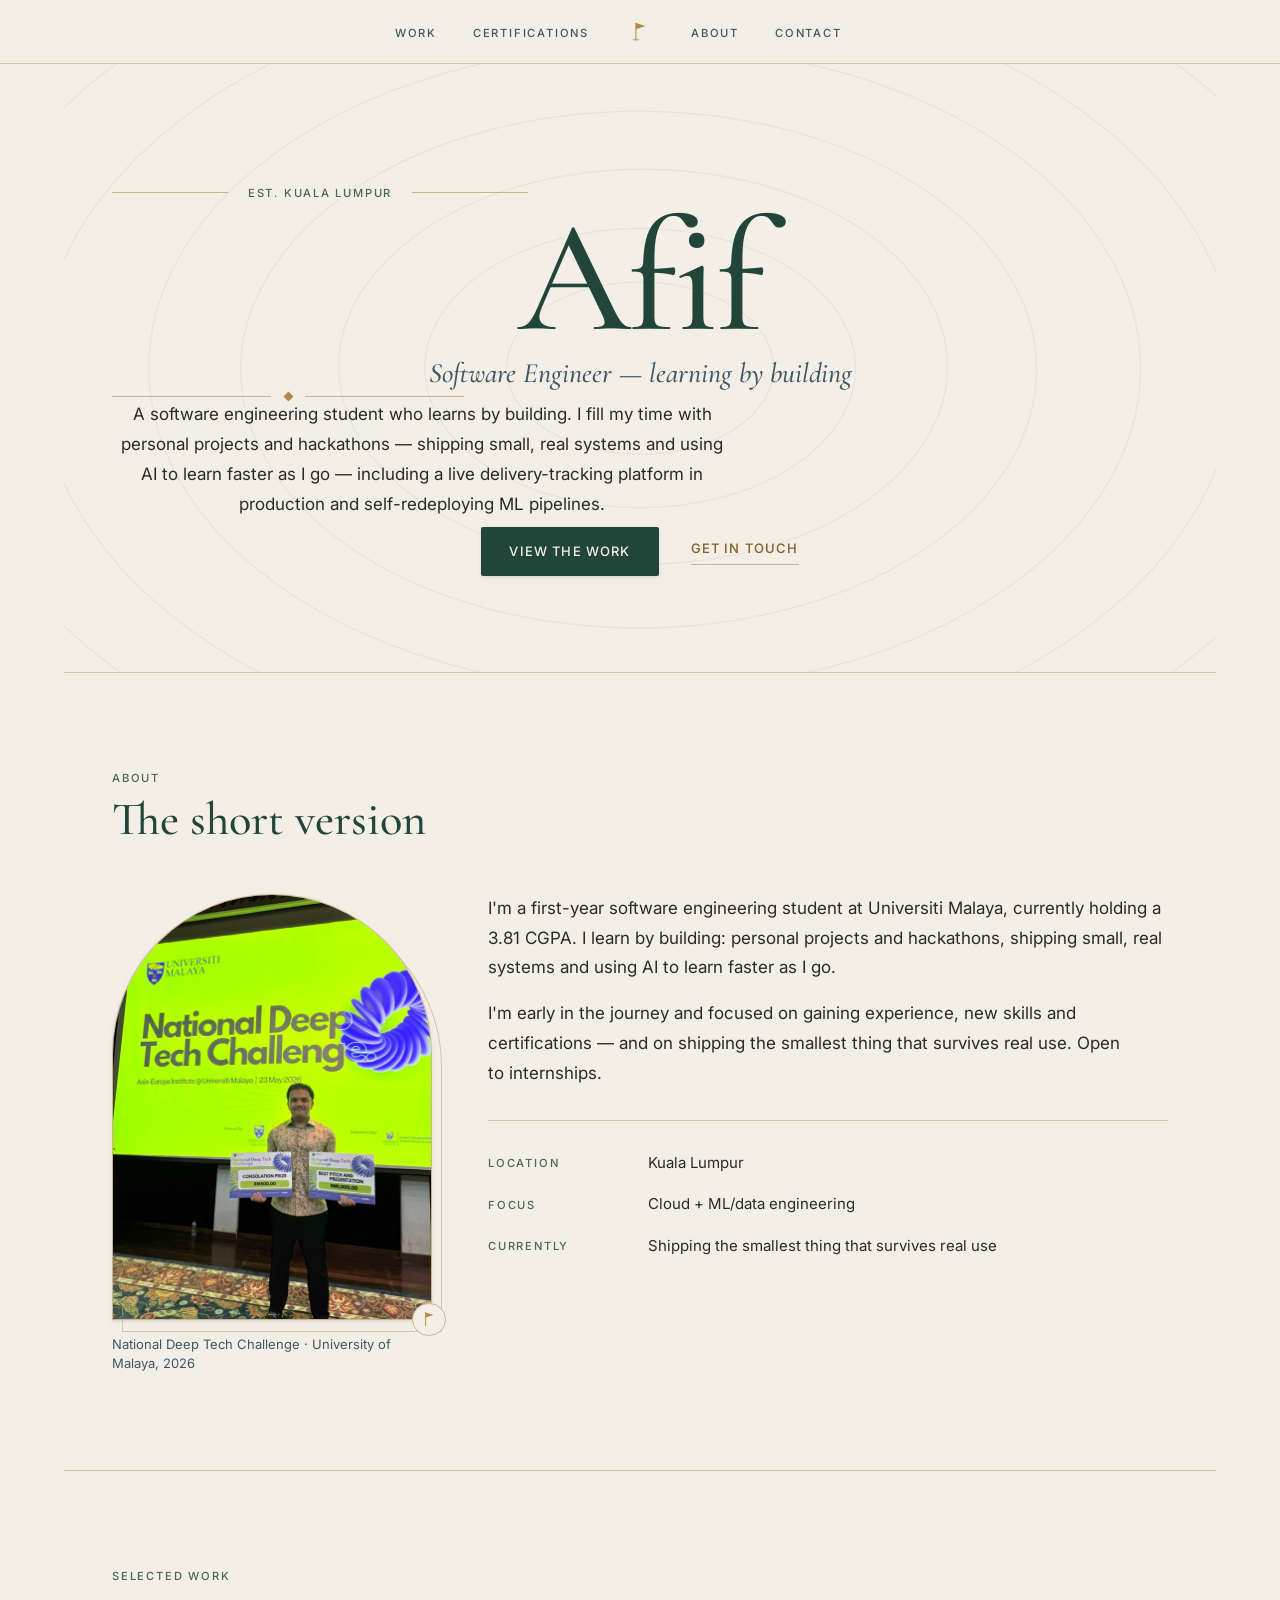
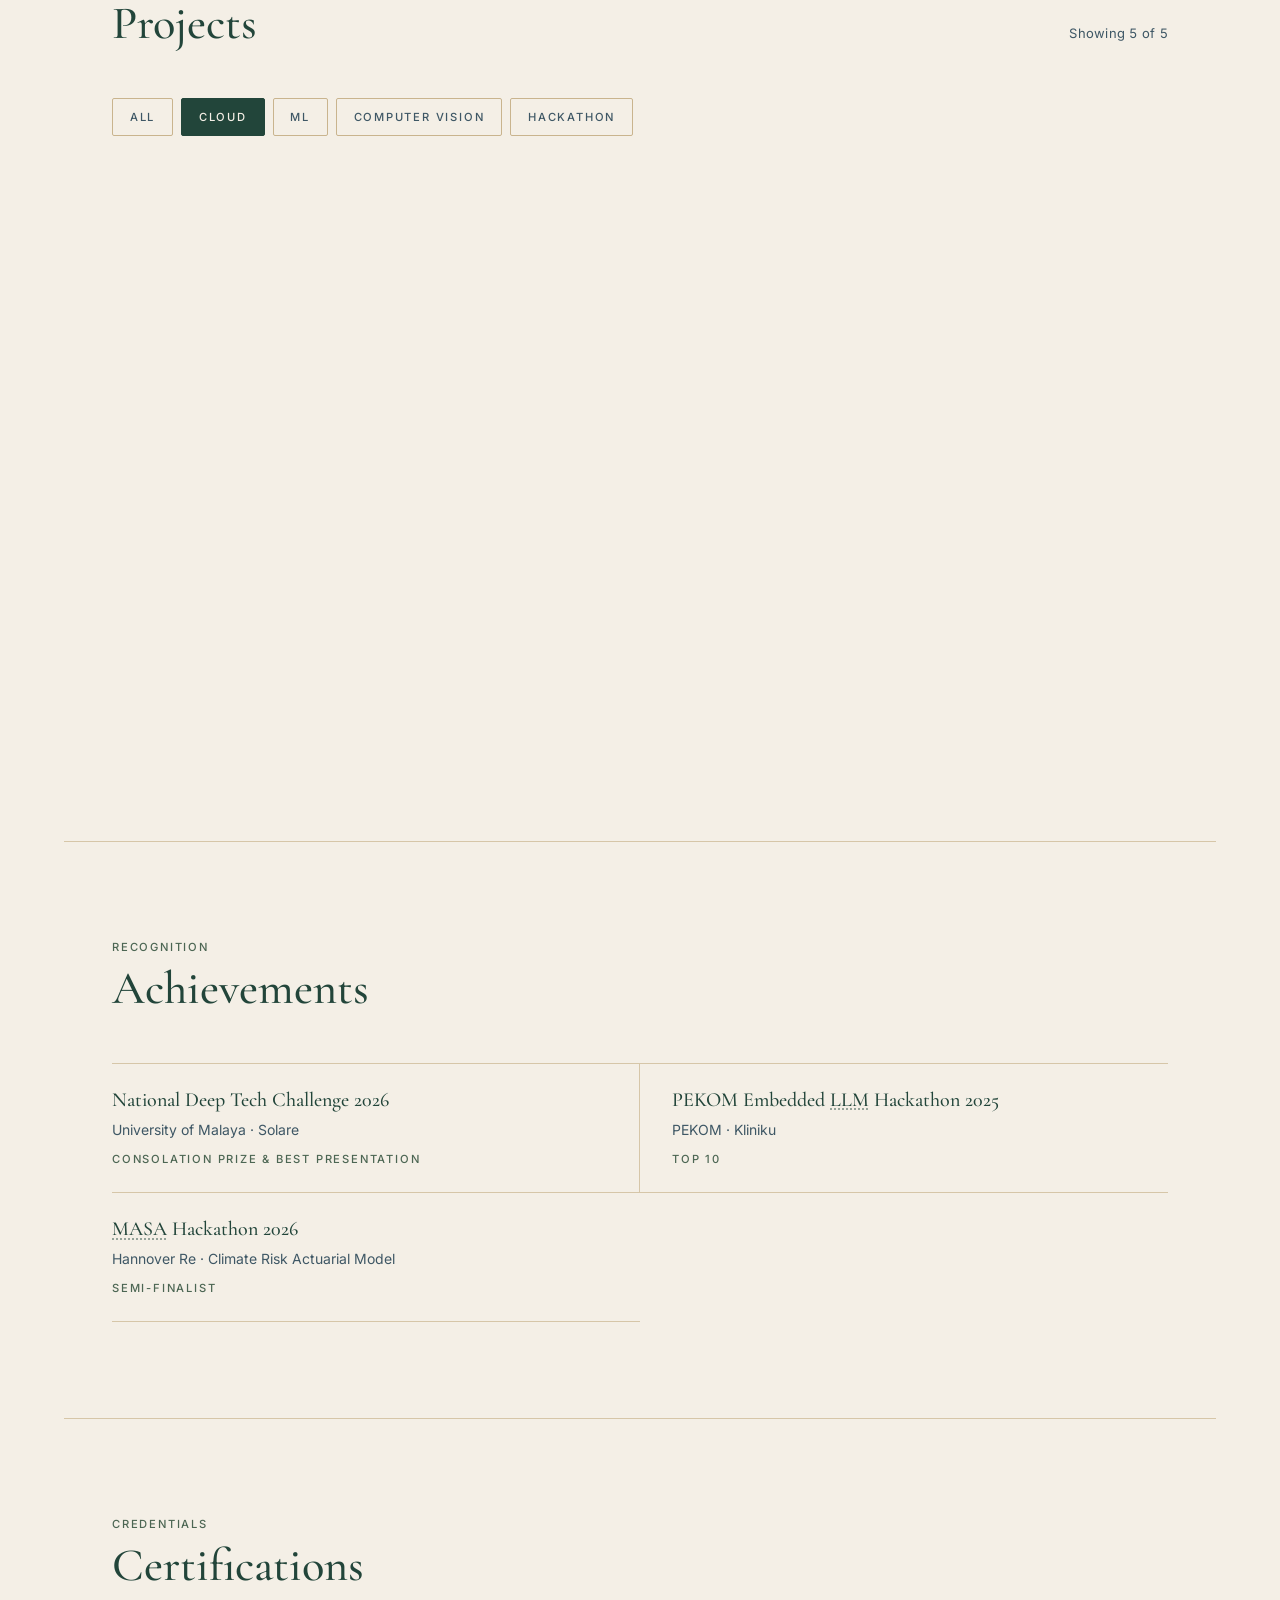
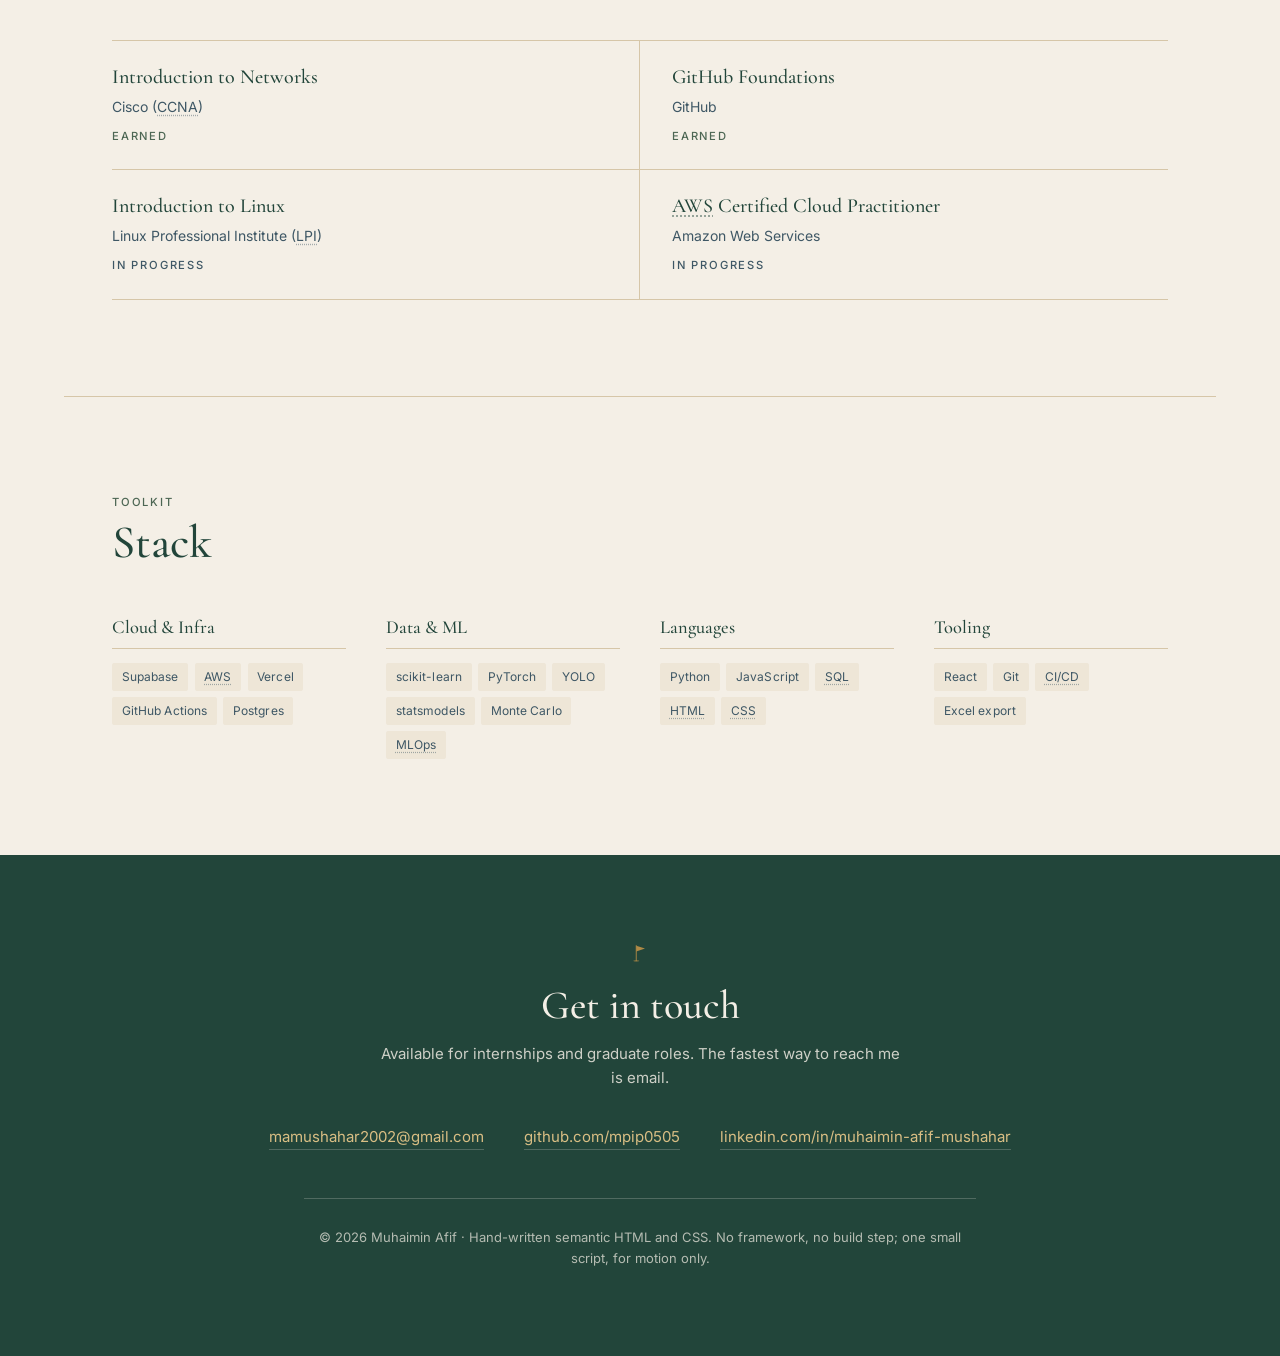
==== commit 9744abd5: "Restructure and addition" ====
--- a/_probe.html
+++ b/_probe.html
@@ -436,29 +436,41 @@
 window.addEventListener('load', function(){
   var log = [];
   function state(tag){
-    var vis=[]; document.querySelectorAll('[data-projects] > li').forEach(function(li,i){ if(!li.hidden) vis.push(String(i+1).padStart(2,'0')); });
-    log.push(tag+' visible['+vis.join(',')+'] count="'+document.querySelector('[data-count]').textContent+
-      '" grid.is-in='+document.querySelector('[data-projects]').classList.contains('is-in')+
-      ' revealed='+document.querySelectorAll('[data-reveal].is-revealed').length+'/'+document.querySelectorAll('[data-reveal]').length);
+    try{
+      var vis=[]; document.querySelectorAll('[data-projects] > li').forEach(function(li,i){ if(!li.hidden) vis.push(String(i+1).padStart(2,'0')); });
+      log.push(tag+' visible['+vis.join(',')+'] count="'+document.querySelector('[data-count]').textContent+
+        '" grid.is-in='+document.querySelector('[data-projects]').classList.contains('is-in')+
+        ' revealed='+document.querySelectorAll('[data-reveal].is-revealed').length+'/'+document.querySelectorAll('[data-reveal]').length);
+    }catch(e){ log.push(tag+' ERROR '+e.message); }
+  }
+  function emit(){
+    var el=document.createElement('div'); el.id='PROBE-OUT';
+    el.textContent='@@'+log.join(' ||| ')+'@@';
+    document.body.appendChild(el);
   }
   setTimeout(function(){
-    state('t=900ms');
-    window.scrollTo(0, document.body.scrollHeight);
-    setTimeout(function(){
-      state('after scroll to bottom');
-      document.querySelector('[data-filters] button[data-filter="cloud"]').click();
+    try{
+      state('t900');
+      window.scrollTo(0, document.body.scrollHeight);
       setTimeout(function(){
-        state('after Cloud filter');
-        var cs = getComputedStyle(document.querySelector('[data-projects] > li:not([hidden])'));
-        log.push('first visible card: opacity='+cs.opacity+' transform='+cs.transform);
-        var hero = getComputedStyle(document.querySelector('.hero-name'));
-        log.push('hero-name: opacity='+hero.opacity+' transform='+hero.transform);
-        var out=document.createElement('pre');
-        out.style.cssText='position:fixed;inset:0;z-index:9999;background:#fff;color:#000;font:12.5px monospace;white-space:pre-wrap;padding:10px;margin:0';
-        out.textContent=log.join('\n'); document.body.appendChild(out);
-      }, 1200);
-    }, 1200);
-  }, 900);
+        try{
+          state('scrolled');
+          document.querySelector('[data-filters] button[data-filter="cloud"]').click();
+          setTimeout(function(){
+            try{
+              state('cloud');
+              var li=document.querySelector('[data-projects] > li:not([hidden])');
+              var cs=getComputedStyle(li);
+              log.push('card opacity='+cs.opacity+' transform='+cs.transform);
+              var h=getComputedStyle(document.querySelector('.hero-name'));
+              log.push('heroName opacity='+h.opacity+' transform='+h.transform);
+            }catch(e){ log.push('ERR3 '+e.message); }
+            emit();
+          },1200);
+        }catch(e){ log.push('ERR2 '+e.message); emit(); }
+      },1200);
+    }catch(e){ log.push('ERR1 '+e.message); emit(); }
+  },900);
 });
 </script>
 </body>
--- a/styles.css
+++ b/styles.css
@@ -3,6 +3,55 @@
    "Coastal links" — one stylesheet. Retune the site from the token block
    below: colour, type, rhythm and every animation timing live there.
    ========================================================================== */
+
+/* ==========================================================================
+   Metric-matched fallbacks
+
+   The two webfonts load with display=swap, which is what keeps the text
+   readable immediately — but it also means the page paints once in a local
+   font and once in the real one. If the two set at different widths, that
+   second paint is a reflow, and a reflow is layout shift.
+
+   So each fallback is redeclared here as a rescaled copy of itself: the
+   size-adjust is the measured width ratio between the real face and the
+   local one (Cormorant sets at 88% of Georgia, Inter at 107% of Helvetica
+   Neue), and the ascent and descent are overridden to the real face's own
+   metrics, divided by that same ratio, so the baseline lands in the same
+   place too. The swap then changes the shapes and nothing else.
+
+   src is local() only — no request is made, and if the local font is
+   missing the face simply fails and the next family in the stack is used.
+   Browsers without size-adjust ignore the descriptors and land exactly
+   where this site was before.
+   ========================================================================== */
+
+@font-face {
+  font-family: "Cormorant Fallback";
+  src: local("Georgia"), local("Times New Roman");
+  size-adjust: 88%;
+  ascent-override: 104.5%;
+  descent-override: 33%;
+  line-gap-override: 0%;
+}
+
+@font-face {
+  font-family: "Cormorant Fallback";
+  font-style: italic;
+  src: local("Georgia Italic"), local("Georgia"), local("Times New Roman Italic");
+  size-adjust: 77.7%;
+  ascent-override: 118.4%;
+  descent-override: 37.3%;
+  line-gap-override: 0%;
+}
+
+@font-face {
+  font-family: "Inter Fallback";
+  src: local("Helvetica Neue"), local("Arial");
+  size-adjust: 107%;
+  ascent-override: 90.6%;
+  descent-override: 22.4%;
+  line-gap-override: 0%;
+}
 
 :root {
 
@@ -38,10 +87,10 @@
   --pine-line:  color-mix(in srgb, var(--cream) 22%, var(--pine));
 
   /* -- type ---------------------------------------------------------------- */
-  --serif: "Cormorant Garamond", Cormorant, Georgia, "Times New Roman",
-           "Iowan Old Style", serif;
-  --sans:  "Inter", ui-sans-serif, system-ui, -apple-system, "Segoe UI",
-           Roboto, "Helvetica Neue", Arial, sans-serif;
+  --serif: "Cormorant Garamond", Cormorant, "Cormorant Fallback", Georgia,
+           "Times New Roman", "Iowan Old Style", serif;
+  --sans:  "Inter", "Inter Fallback", ui-sans-serif, system-ui, -apple-system,
+           "Segoe UI", Roboto, "Helvetica Neue", Arial, sans-serif;
 
   --track-wide: 0.16em;   /* uppercase nav / eyebrow letter-spacing */
   --track-mid:  0.09em;
@@ -53,21 +102,65 @@
   --measure: 62ch;
   --bio:     38.75rem;                       /* 620px hero bio measure       */
 
-  /* -- motion ---------------------------------------------------------------
-     Every duration and delay in the sheet reads from here. All of it is
-     inert unless motion.js has set data-motion="on" on <html>.              */
-  --ease:         cubic-bezier(0.22, 1, 0.36, 1);
-  --dur-micro:    200ms;   /* hover / focus feedback                        */
-  --dur-filter:   180ms;   /* legacy alias, kept for retuning               */
-  --dur-card:     420ms;   /* project card: reveal AND filter, one value    */
-  --dur-entrance: 560ms;   /* hero fade-up                                  */
-  --dur-reveal:   640ms;   /* scroll reveal                                 */
-  --dur-rule:     700ms;   /* hairline draw-in                              */
-  --stagger:      100ms;   /* hero step                                     */
-  --stagger-card: 55ms;    /* project card step                             */
-  --gem-delay:    640ms;   /* the gold diamond, last beat                   */
-  --lift:         4px;     /* card hover lift                               */
-  --drift:        24s;     /* contour drift cycle                           */
+  /* -- elevation ------------------------------------------------------------
+     Three steps: rest / hover / lifted. Layered and low-opacity, cast in a
+     warm brown rather than black so nothing goes grey against the cream.   */
+  --shade: #3B3226;                                  /* warm shadow ink     */
+
+  --shadow-1:
+    0 1px 2px  color-mix(in srgb, var(--shade)  9%, transparent),
+    0 2px 6px  color-mix(in srgb, var(--shade)  6%, transparent);
+
+  --shadow-2:
+    0 2px 4px  color-mix(in srgb, var(--shade) 10%, transparent),
+    0 8px 18px color-mix(in srgb, var(--shade)  9%, transparent);
+
+  --shadow-3:
+    0 3px 6px  color-mix(in srgb, var(--shade) 11%, transparent),
+    0 14px 34px color-mix(in srgb, var(--shade) 12%, transparent),
+    0 24px 56px color-mix(in srgb, var(--shade)  7%, transparent);
+
+  /* -- tuning knobs ----------------------------------------------------------
+     THE retune surface. Every duration, delay, angle and offset on the page
+     resolves back to the nine values in this block — the stylesheet derives
+     its own aliases from them below, and motion.js reads --tilt-max,
+     --tilt-lift and --parallax-depth straight off :root with
+     getComputedStyle, so JS never carries a number of its own.
+
+     All of it is inert unless motion.js has set data-motion="on" on <html>. */
+  --ease:            cubic-bezier(0.22, 1, 0.36, 1);
+  --dur-fast:        200ms;   /* hover / focus feedback                     */
+  --dur:             500ms;   /* the default beat: entrances, filters       */
+  --dur-slow:        700ms;   /* rules drawing in, scroll reveals           */
+  --stagger:         100ms;   /* hero step                                  */
+
+  --tilt-max:        5deg;    /* card pointer-tilt cap                      */
+  --tilt-lift:       8px;     /* card translateZ on hover                   */
+  --parallax-depth:  12px;    /* max hero layer offset                      */
+  --perspective:     900px;   /* shared 3D viewing distance                 */
+
+  /* -- derived: timings the sheet uses by name ------------------------------ */
+  --dur-micro:    var(--dur-fast);   /* hover / focus feedback              */
+  --dur-filter:   var(--dur-fast);   /* filter out-phase                    */
+  --dur-card:     var(--dur);        /* project card: reveal AND filter     */
+  --dur-entrance: var(--dur);        /* hero fade-up                        */
+  --dur-reveal:   var(--dur-slow);   /* scroll reveal                       */
+  --dur-rule:     var(--dur-slow);   /* hairline draw-in                    */
+  --stagger-card: 55ms;              /* project card step                   */
+  --gem-delay:    calc(var(--stagger) * 6);  /* the diamond, last beat      */
+  --drift:        24s;               /* contour drift cycle                 */
+
+  /* -- derived: 3D --------------------------------------------------------- */
+  /* The three knobs motion.js parses must stay plain numbers: a custom
+     property is an untyped token stream, so getComputedStyle hands back
+     "calc(5deg * 0.7)" unevaluated and parseFloat gets nothing from it.
+     Values only CSS ever reads may use calc() freely, as --portrait-z and
+     --reveal-z do below. */
+  --hero-rot:     1.5deg;   /* hero group rotation cap     — read by JS */
+  --portrait-rot: 3.5deg;   /* portrait frame tilt         — read by JS */
+
+  --portrait-z:   calc(var(--tilt-lift) * 1.5);
+  --reveal-z:     calc(var(--tilt-lift) * -4); /* depth cards enter from    */
 }
 
 /* ==========================================================================
@@ -269,16 +362,30 @@
   position: relative;
   isolation: isolate;   /* so the contours' z-index:-1 stays inside the hero */
   overflow: hidden;
+  text-align: center;
+  padding-block: clamp(4rem, 11vw, 7.5rem) clamp(3.5rem, 8vw, 6rem);
+
+  /* The hero is the viewing box for its three parallax planes. Setting
+     perspective here — not a transform — means the hero itself never moves,
+     so the planes inside it can travel in Z without touching layout. */
+  perspective: var(--perspective);
+  perspective-origin: 50% 40%;
+}
+
+/* The middle plane: everything you read. Owns the column layout the hero
+   used to own, so the wrapper costs nothing. */
+.hero-inner {
+  --plane: 1;
   display: flex;
   flex-direction: column;
   align-items: center;
   gap: clamp(1.1rem, 2.5vw, 1.6rem);
-  text-align: center;
-  padding-block: clamp(4rem, 11vw, 7.5rem) clamp(3.5rem, 8vw, 6rem);
 }
 
 /* Decorative contour rings. Sized off the hero box, so no layout of its own. */
+/* The back plane. Furthest away, so it moves least of the three. */
 .contours {
+  --plane: 0.35;
   position: absolute;
   inset: -12% -8%;
   z-index: -1;
@@ -332,8 +439,16 @@
   inline-size: min(22rem, 80%);
 }
 
+/* The front plane. Nested inside .hero-inner, so it inherits that plane's
+   travel and adds its own on top — which is what puts it closest to you. */
+.gem-plane {
+  --plane: 0.8;
+  flex: 0 0 auto;
+  display: block;
+}
+
 .divider-gem {
-  flex: 0 0 auto;
+  display: block;
   inline-size: 7px;
   block-size: 7px;
   background: var(--gold);
@@ -372,13 +487,13 @@
   background: var(--pine);
   color: var(--cream);
   border-radius: 2px;
-  box-shadow: 0 1px 2px color-mix(in srgb, var(--pine) 18%, transparent);
+  box-shadow: var(--shadow-1);
 }
 
 .btn--primary:hover,
 .btn--primary:focus-visible {
   transform: translateY(-1px);
-  box-shadow: 0 4px 14px color-mix(in srgb, var(--pine) 22%, transparent);
+  box-shadow: var(--shadow-2);
 }
 
 .btn--quiet {
@@ -440,15 +555,34 @@
 .portrait {
   position: relative;
   max-inline-size: 20rem;
+  perspective: var(--perspective);
+}
+
+/* The second frame: an empty offset outline sitting behind the photograph.
+   It is what makes the portrait read as a physical object above the page
+   rather than a picture printed on it. Absolute, so it costs no layout. */
+.portrait::before {
+  content: "";
+  position: absolute;
+  inset-block-start: 0;
+  inset-inline: 0;
+  aspect-ratio: 3 / 4;
+  border: 1px solid var(--hairline);
+  border-radius: 999px 999px 4px 4px;
+  transform: translate3d(10px, 12px, 0);
+  pointer-events: none;
 }
 
 .portrait-frame {
+  position: relative;      /* above the second frame */
   display: block;
   overflow: hidden;
   aspect-ratio: 3 / 4;
   border: 1px solid var(--hairline-2);
   border-radius: 999px 999px 4px 4px;
   background: var(--card);
+  box-shadow: var(--shadow-1);
+  transform-origin: center;
 }
 
 .portrait img {
@@ -560,7 +694,15 @@
   display: grid;
   gap: clamp(2.25rem, 5vw, 3rem) clamp(1.5rem, 3vw, 2.5rem);
   grid-template-columns: minmax(0, 1fr);
-}
+
+  /* The grid is the 3D container the cards enter through. */
+  perspective: var(--perspective);
+}
+
+/* Each card also gets its own viewing box, so a card in the right-hand
+   column tilts around its own centre instead of skewing away from the
+   middle of the grid. Same var, one viewing distance for the whole page. */
+.projects > li { perspective: var(--perspective); }
 
 @media (min-width: 40rem) {
   .projects { grid-template-columns: repeat(2, minmax(0, 1fr)); }
@@ -572,6 +714,7 @@
 
 /* Borderless and editorial: the only chrome is the 2px pine top rule. */
 .card {
+  position: relative;
   display: flex;
   flex-direction: column;
   align-items: flex-start;
@@ -579,6 +722,48 @@
   block-size: 100%;
   padding-block-start: 1.25rem;
   border-block-start: 2px solid var(--pine);
+  transform-origin: center;
+}
+
+/* Two layers behind the text, both bleeding past the card on negative
+   insets so the words never move and neither layer is ever in the layout:
+
+   ::before  the raised surface — a warm panel that carries the elevation.
+             Invisible at rest, so the resting card stays flat and
+             borderless on the cream, exactly as drawn.
+   ::after   the sheen — a soft CREAM highlight that follows the cursor.
+             Never gold; gold stays rare.                                   */
+.card::before,
+.card::after {
+  content: "";
+  position: absolute;
+  z-index: -1;                      /* behind the text, above the page      */
+  inset: 0 -1.1rem -1.15rem;        /* the pine rule caps the panel         */
+  border-radius: 0 0 3px 3px;
+  opacity: 0;
+  pointer-events: none;
+}
+
+.card::before {
+  background: var(--card);
+  box-shadow: var(--shadow-1);
+}
+
+.card::after {
+  background: radial-gradient(
+    18rem 18rem at var(--sheen-x, 50%) var(--sheen-y, 0%),
+    color-mix(in srgb, #fff 70%, var(--cream)) 0%,
+    color-mix(in srgb, var(--cream) 45%, transparent) 40%,
+    transparent 72%);
+}
+
+/* Hover and keyboard focus raise the surface. Deliberately NOT gated on the
+   motion flag: under reduced motion the panel still appears, it just
+   appears instantly — flat elevation, immediate feedback, no movement. */
+.projects > li:hover .card::before,
+.projects > li:focus-within .card::before {
+  opacity: 1;
+  box-shadow: var(--shadow-2);
 }
 
 .card-meta {
@@ -822,18 +1007,8 @@
               transform var(--dur-micro) var(--ease);
 }
 
-/* Cards lift, and the numeral edges across as they do. */
-html[data-motion="on"] .projects > li .card,
-html[data-motion="on"] .card-num,
-html[data-motion="on"] .portrait img {
-  transition: transform var(--dur-micro) var(--ease),
-              border-color var(--dur-micro) var(--ease);
-}
-
-html[data-motion="on"] .projects > li:hover .card,
-html[data-motion="on"] .projects > li:focus-within .card {
-  transform: translateY(calc(var(--lift) * -1));
-  border-block-start-color: var(--gold);
+html[data-motion="on"] .card-num {
+  transition: transform var(--dur-fast) var(--ease);
 }
 
 html[data-motion="on"] .projects > li:hover .card-num,
@@ -841,12 +1016,109 @@
   transform: translateX(3px);
 }
 
-/* The portrait scales inside its fixed frame — the frame clips, so nothing
-   around it can move. */
-html[data-motion="on"] .portrait:hover img,
-html[data-motion="on"] .portrait:focus-within img {
-  transform: scale(1.03);
-}
+/* -- 3D · project cards, the signature move --------------------------------
+   One transform declaration, four custom properties. CSS owns the shape of
+   the movement and the caps; motion.js only writes numbers into --tx, --ty,
+   --tz and the two sheen positions, which it derives from --tilt-max and
+   --tilt-lift read off :root. Retuning the feel means editing :root, never
+   this rule and never the script.                                          */
+
+html[data-motion="on"] .projects > li .card {
+  transform: rotateX(var(--tx, 0deg))
+             rotateY(var(--ty, 0deg))
+             translateZ(var(--tz, 0px));
+  transition: transform var(--dur-fast) var(--ease),
+              box-shadow var(--dur-fast) var(--ease),
+              border-color var(--dur-fast) var(--ease);
+}
+
+html[data-motion="on"] .card::before,
+html[data-motion="on"] .card::after {
+  transition: opacity var(--dur-fast) var(--ease),
+              box-shadow var(--dur-fast) var(--ease);
+}
+
+/* Hover with no pointer tracking yet — and the resting target the card
+   eases back down to when the cursor leaves. */
+html[data-motion="on"] .projects > li:hover .card,
+html[data-motion="on"] .projects > li:focus-within .card {
+  --tz: var(--tilt-lift);
+  border-block-start-color: var(--gold);
+}
+
+/* While the cursor is actually over the card, the transform follows it
+   frame by frame, so it must not also be chasing a 200ms transition. The
+   script smooths the values instead; the shadow still eases. */
+html[data-motion="on"] .card.is-tilting {
+  transition: box-shadow var(--dur-fast) var(--ease),
+              border-color var(--dur-fast) var(--ease);
+  will-change: transform;
+}
+
+html[data-motion="on"] .card.is-tilting::before {
+  opacity: 1;
+  box-shadow: var(--shadow-3);          /* rest -> hover -> lifted */
+}
+
+html[data-motion="on"] .card.is-tilting::after { opacity: 1; }
+
+/* -- 3D · hero planes ------------------------------------------------------
+   Three layers, one pair of numbers. motion.js writes --px / --py (both
+   capped at --parallax-depth) and --hrx / --hry (capped at --hero-rot) onto
+   the hero; each layer multiplies them by its own --plane, so the back
+   plane drifts least and the gold diamond — nested inside the text plane,
+   so it collects both — drifts most. No transition: the script eases the
+   numbers themselves, which is smoother than easing three transforms.      */
+
+html[data-motion="on"] [data-contours] {
+  transform:
+    translate3d(calc(var(--px, 0px) * var(--plane)),
+                calc(var(--py, 0px) * var(--plane) + var(--parallax, 0px)),
+                0);
+}
+
+html[data-motion="on"] .hero-inner {
+  transform:
+    translate3d(calc(var(--px, 0px) * var(--plane)),
+                calc(var(--py, 0px) * var(--plane)), 0)
+    rotateX(var(--hrx, 0deg))
+    rotateY(var(--hry, 0deg));
+}
+
+html[data-motion="on"] .gem-plane {
+  transform: translate3d(calc(var(--px, 0px) * var(--plane)),
+                         calc(var(--py, 0px) * var(--plane)), 0);
+}
+
+/* -- 3D · the portrait ----------------------------------------------------- */
+
+html[data-motion="on"] .portrait-frame,
+html[data-motion="on"] .portrait::before {
+  transition: transform var(--dur-fast) var(--ease),
+              box-shadow var(--dur-fast) var(--ease);
+}
+
+html[data-motion="on"] .portrait-frame {
+  transform: rotateX(var(--prx, 0deg))
+             rotateY(var(--pry, 0deg))
+             translateZ(var(--pz, 0px))
+             scale(var(--ps, 1));
+}
+
+html[data-motion="on"] .portrait:hover .portrait-frame,
+html[data-motion="on"] .portrait:focus-within .portrait-frame {
+  --pz: var(--portrait-z);
+  --ps: 1.03;
+  box-shadow: var(--shadow-3);
+  will-change: transform;
+}
+
+/* The second frame slides a little further out as the photo lifts off it. */
+html[data-motion="on"] .portrait:hover::before,
+html[data-motion="on"] .portrait:focus-within::before {
+  transform: translate3d(16px, 19px, 0);
+}
+
 
 /* -- hero entrance: one staggered fade-up in reading order ----------------- */
 
@@ -903,12 +1175,10 @@
   to   { transform: translate3d(5px, 3px, 0); }
 }
 
-/* Two layers: the wrapper takes the scroll parallax that motion.js writes
-   into --parallax, the inner svg takes the endless drift. They never fight. */
-html[data-motion="on"] [data-contours] {
-  transform: translate3d(0, var(--parallax, 0px), 0);
-}
-
+/* Three movements, and they never fight, because each owns a different
+   element: the wrapper is the back parallax plane above — it carries both
+   the pointer offset and the scroll offset motion.js writes into
+   --parallax — while the svg inside it takes the endless drift. */
 html[data-motion="on"] [data-contours] svg {
   animation: drift var(--drift) ease-in-out infinite alternate;
   will-change: transform;
@@ -919,7 +1189,12 @@
 
 html[data-motion="on"] [data-reveal] {
   opacity: 0;
-  transform: translateY(18px);
+  /* perspective() as a function, not a property: the section needs depth
+     for the duration of one entrance and has no 3D parent, and this way
+     nothing permanent is added to the page. Settles to none. */
+  transform: perspective(var(--perspective))
+             translate3d(0, 18px, var(--reveal-z))
+             rotateX(2deg);
   transition: opacity var(--dur-reveal) var(--ease),
               transform var(--dur-reveal) var(--ease);
 }
@@ -939,9 +1214,12 @@
               transform var(--dur-card) var(--ease);
 }
 
+/* Cards enter from behind the page and settle flat. The Z is what does the
+   scaling, so leaving cards on a filter change read as receding rather than
+   merely shrinking — and .projects already supplies the perspective. */
 html[data-motion="on"] .projects:not(.is-in) > li {
   opacity: 0;
-  transform: translateY(14px) scale(0.985);
+  transform: translate3d(0, 14px, var(--reveal-z)) rotateX(2.5deg);
 }
 
 /* The count ticks over rather than snapping. */
@@ -956,9 +1234,35 @@
 }
 
 /* ==========================================================================
+   Touch — the second guard.
+   motion.js already declines to bind pointer tilt on a coarse pointer, so
+   nothing here should ever have anything to undo. It is here so that a
+   hybrid device that reports coarse after the script has bound, or a stale
+   inline value left on an element, still cannot leave a card tilted.
+   Scroll parallax is untouched: it is not a pointer effect.
+   ========================================================================== */
+
+@media (pointer: coarse) {
+  html[data-motion="on"] .projects > li .card,
+  html[data-motion="on"] .portrait-frame,
+  html[data-motion="on"] .hero-inner,
+  html[data-motion="on"] .gem-plane {
+    --tx: 0deg;  --ty: 0deg;
+    --prx: 0deg; --pry: 0deg;
+    --hrx: 0deg; --hry: 0deg;
+    --px: 0px;   --py: 0px;
+  }
+
+  .card::after { display: none; }       /* the sheen has no cursor to follow */
+}
+
+/* ==========================================================================
    Reduced motion — belt and braces. motion.js already declines to set the
-   flag, so none of the rules above match; this also catches the smooth
-   scroll and anything a browser animates on its own.
+   flag, so none of the rules above match: no entrance, no reveal, no
+   parallax, no tilt, and every element is already at its final state. What
+   survives is the flat elevation — the raised card surface and the portrait
+   shadow — plus instant hover and focus feedback. This block also catches
+   the smooth scroll and anything a browser animates on its own.
    ========================================================================== */
 
 @media (prefers-reduced-motion: reduce) {
